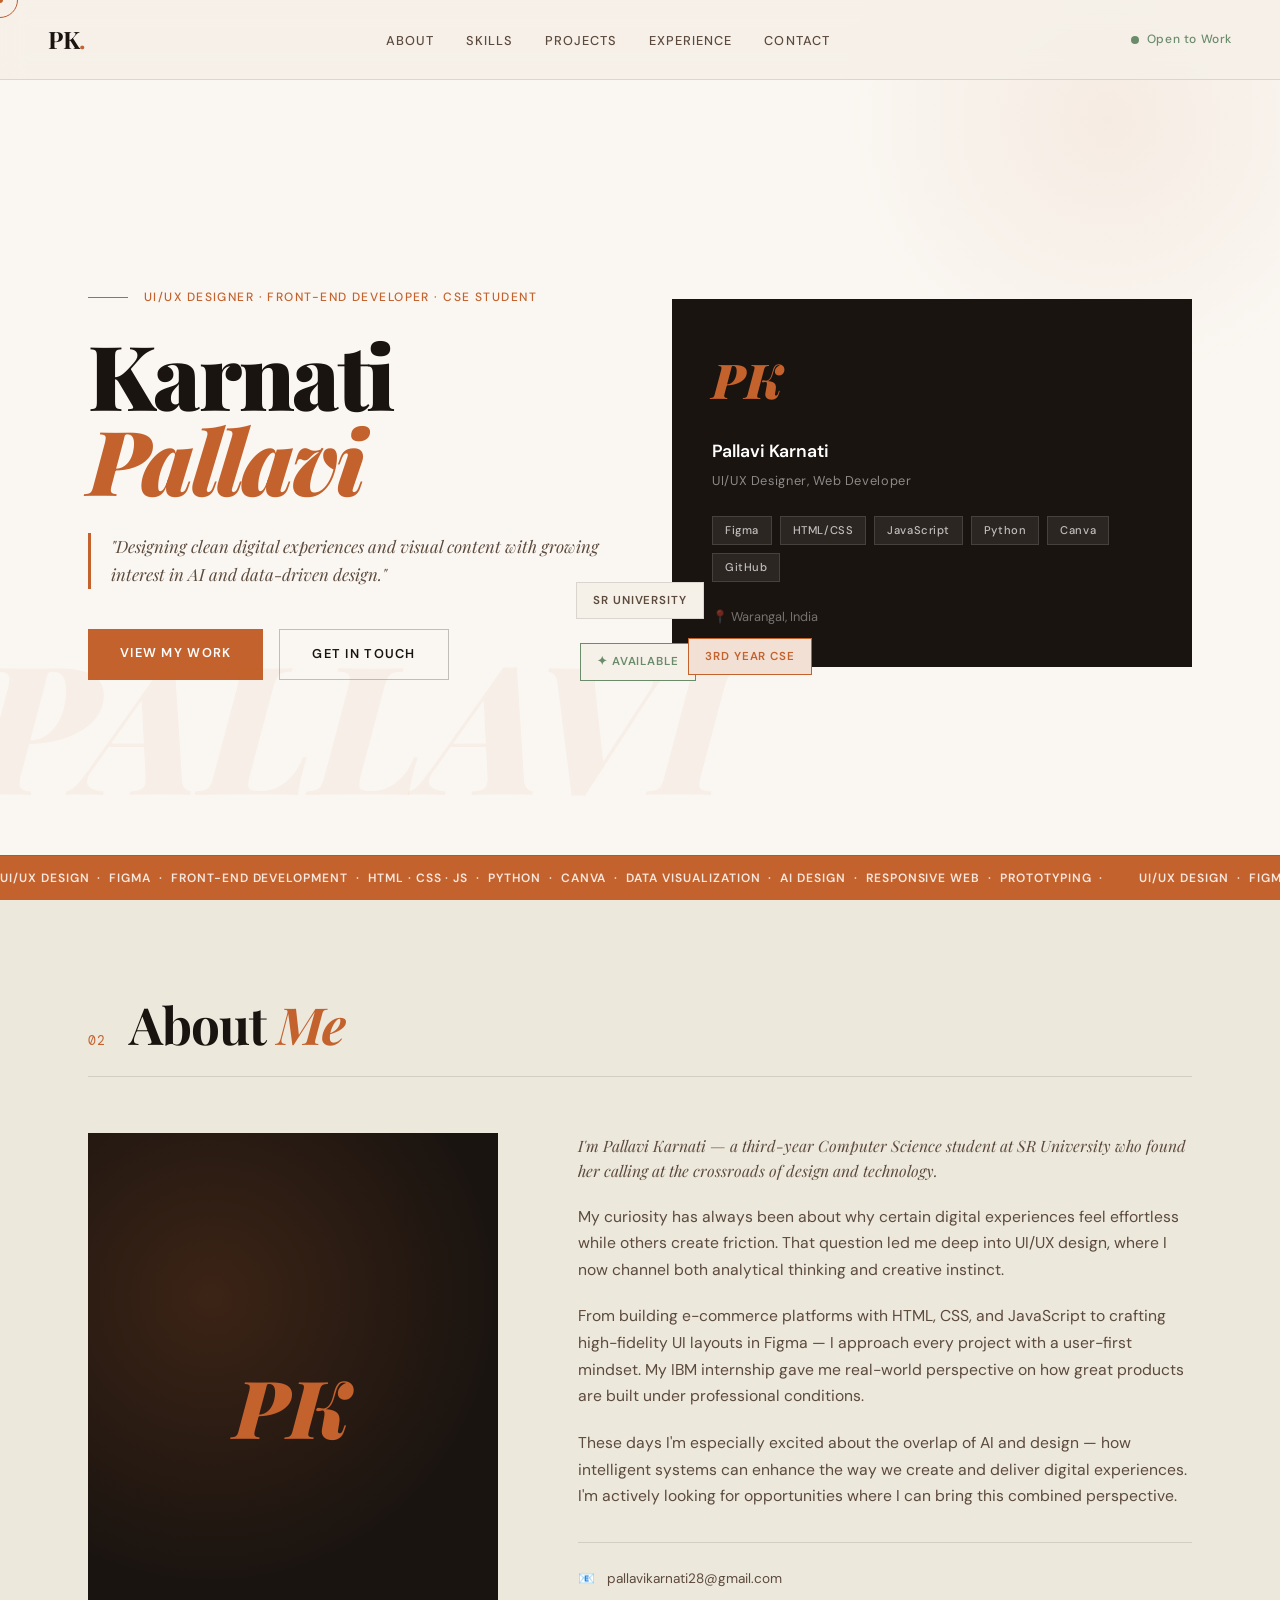
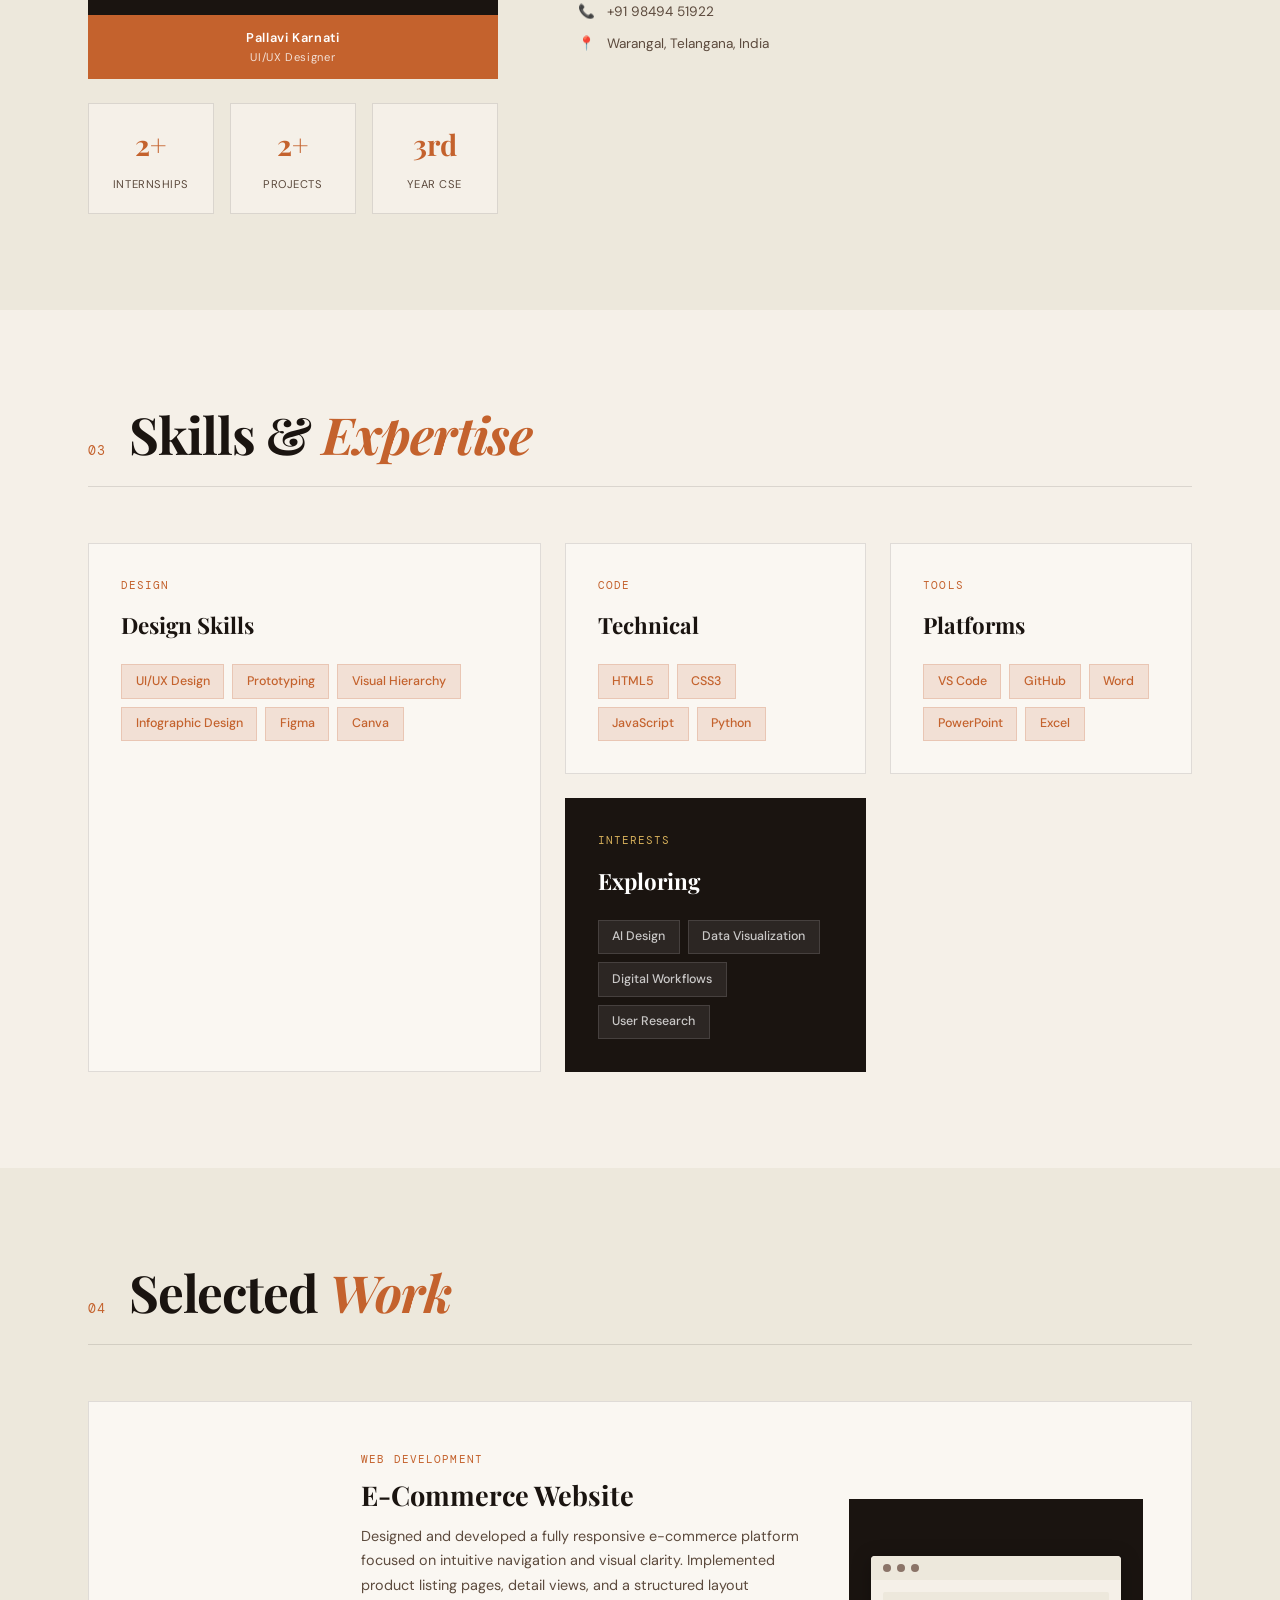
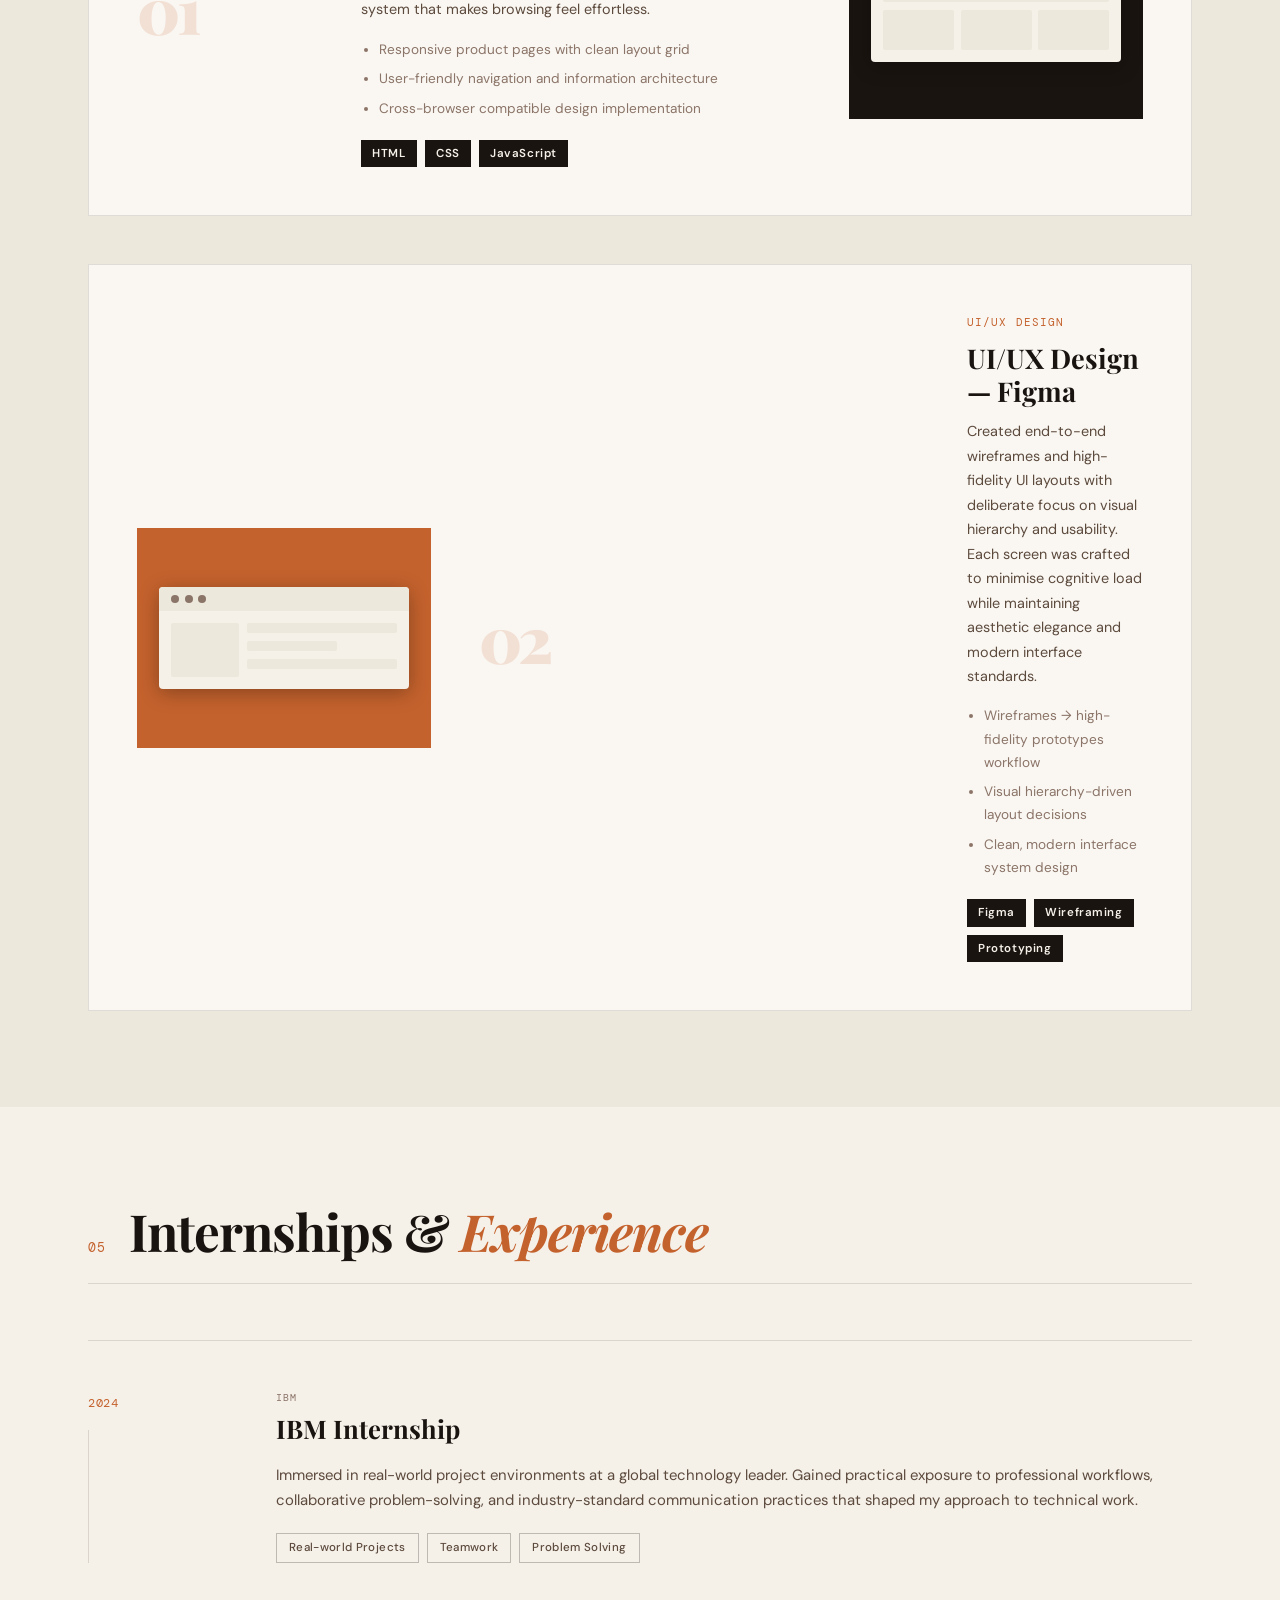
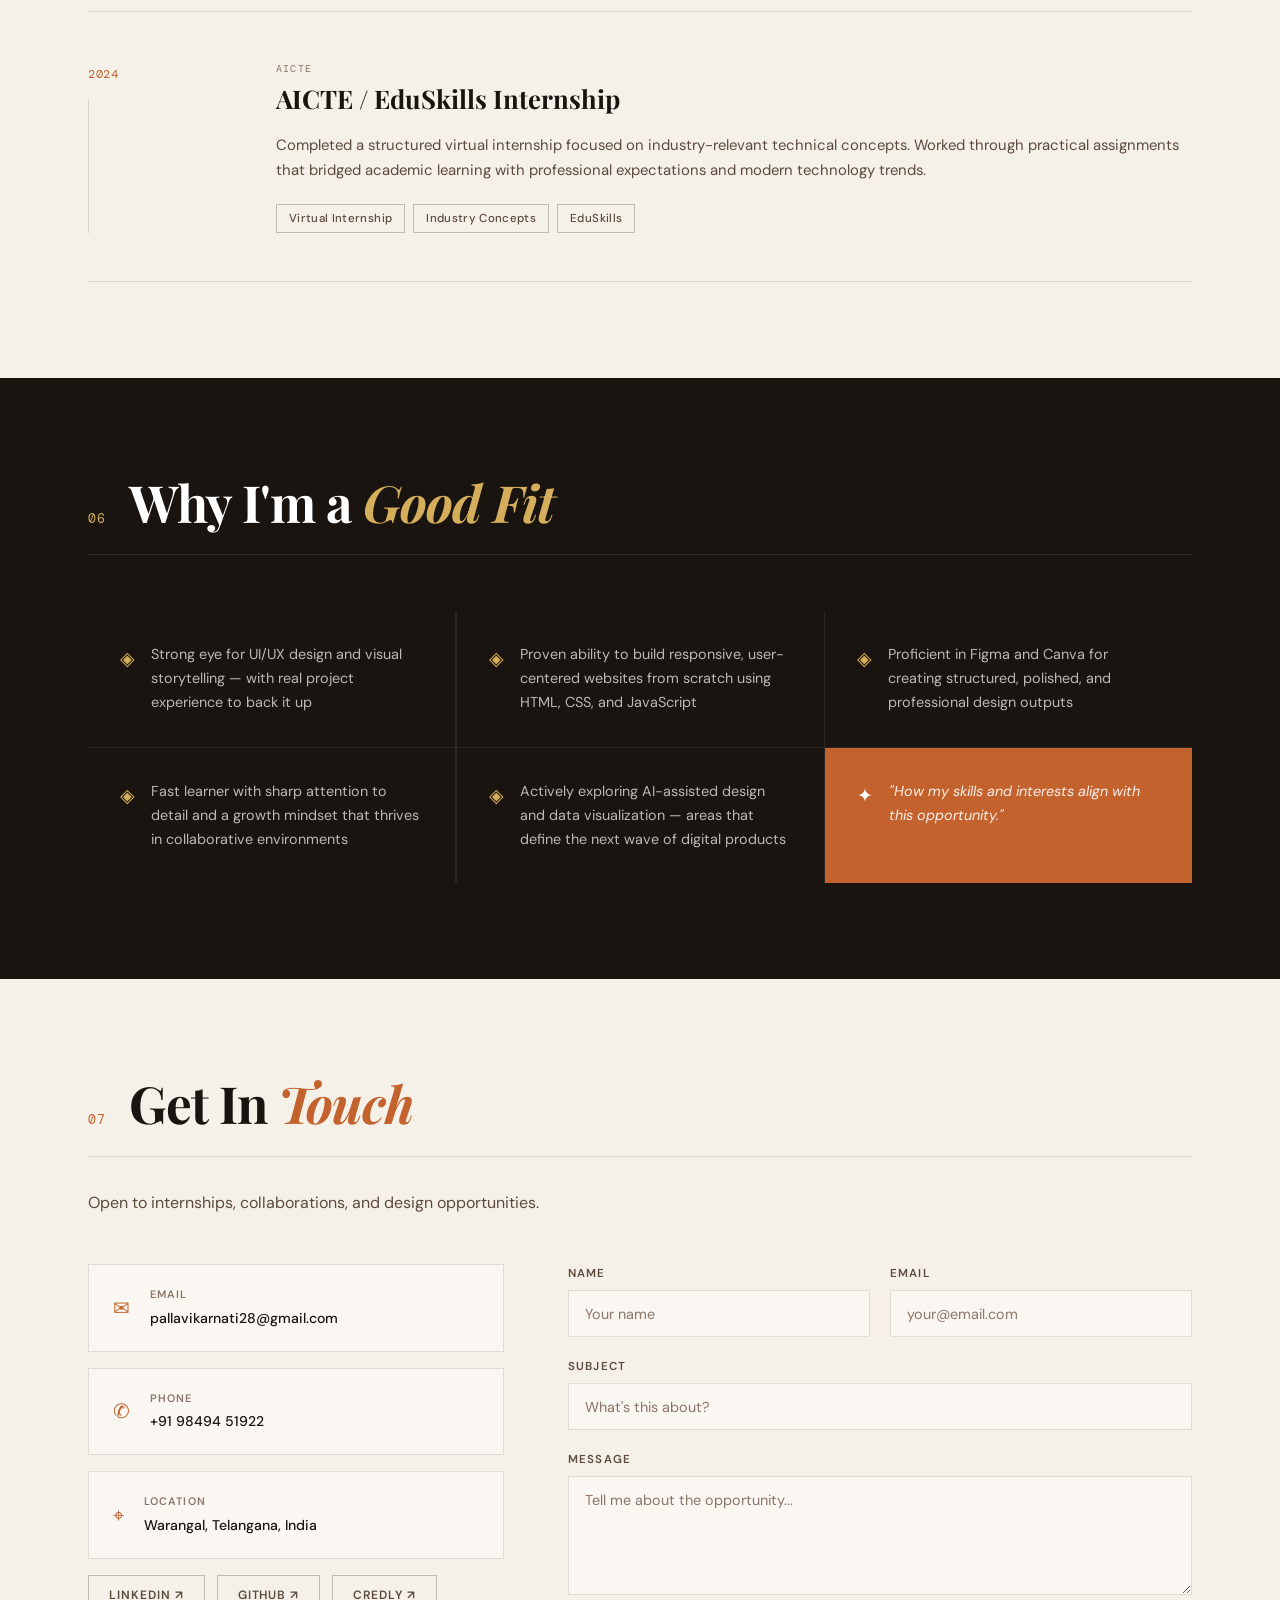
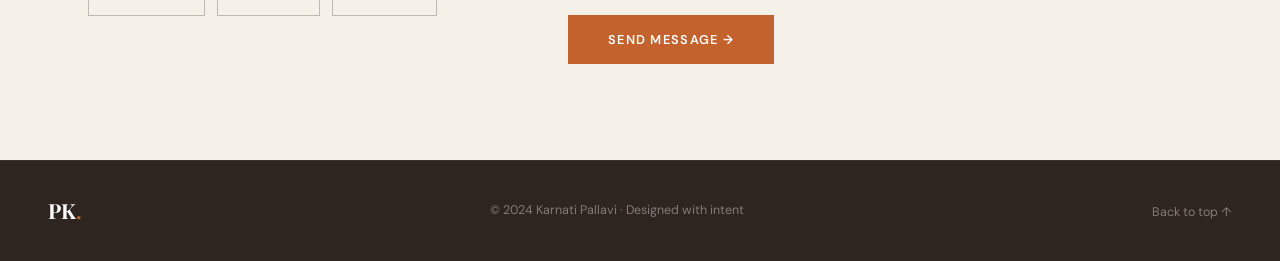
==== index.html @ 617a8a4c "fixed structure for github pages" ====
<!DOCTYPE html>
<html lang="en">
<head>
  <meta charset="UTF-8"/>
  <meta name="viewport" content="width=device-width, initial-scale=1.0"/>
  <title>Pallavi Karnati — UI/UX Designer & Front-End Developer</title>
  <link rel="preconnect" href="https://fonts.googleapis.com"/>
  <link href="https://fonts.googleapis.com/css2?family=Playfair+Display:ital,wght@0,400;0,700;0,900;1,400;1,700&family=DM+Sans:opsz,wght@9..40,300;9..40,400;9..40,500&family=DM+Mono:wght@400;500&display=swap" rel="stylesheet"/>
  <link rel="stylesheet" href="assets/css/style.css"/>
</head>
<body>

  <!-- CURSOR -->
  <div class="cursor" id="cursor"></div>
  <div class="cursor-dot" id="cursorDot"></div>

  <!-- NAV -->
  <nav class="nav" id="nav">
    <div class="nav-logo">PK<span class="nav-dot">.</span></div>
    <ul class="nav-links">
      <li><a href="#about">About</a></li>
      <li><a href="#skills">Skills</a></li>
      <li><a href="#projects">Projects</a></li>
      <li><a href="#experience">Experience</a></li>
      <li><a href="#contact">Contact</a></li>
    </ul>
    <div class="nav-status"><span class="pulse-dot"></span>Open to Work</div>
  </nav>

  <!-- HERO -->
  <section class="hero" id="hero">
    <div class="hero-inner">
      <div class="hero-left">
        <p class="hero-eyebrow"><span class="eyebrow-line"></span>UI/UX Designer · Front-End Developer · CSE Student</p>
        <h1 class="hero-name">
          <span class="hn-line reveal">Karnati</span>
          <em class="hn-line reveal delay1">Pallavi</em>
        </h1>
        <blockquote class="hero-quote reveal delay2">
          "Designing clean digital experiences and visual content with growing interest in AI and data-driven design."
        </blockquote>
        <div class="hero-btns reveal delay3">
          <a href="#projects" class="btn-primary">View My Work</a>
          <a href="#contact" class="btn-ghost">Get In Touch</a>
        </div>
      </div>
      <div class="hero-right">
        <div class="hero-card">
          <div class="hc-initials">PK</div>
          <div class="hc-info">
            <div class="hc-name">Pallavi Karnati</div>
            <div class="hc-role">UI/UX Designer, Web Developer</div>
          </div>
          <div class="hc-badges">
            <span>Figma</span>
            <span>HTML/CSS</span>
            <span>JavaScript</span>
            <span>Python</span>
            <span>Canva</span>
            <span>GitHub</span>
          </div>
          <div class="hc-location">📍 Warangal, India</div>
        </div>
        <div class="hero-floats">
          <div class="hf hf1">✦ Available</div>
          <div class="hf hf2">SR University</div>
          <div class="hf hf3">3rd Year CSE</div>
        </div>
      </div>
    </div>
    <div class="ticker-wrap">
      <div class="ticker">
        <span>UI/UX Design &nbsp;·&nbsp; Figma &nbsp;·&nbsp; Front-End Development &nbsp;·&nbsp; HTML · CSS · JS &nbsp;·&nbsp; Python &nbsp;·&nbsp; Canva &nbsp;·&nbsp; Data Visualization &nbsp;·&nbsp; AI Design &nbsp;·&nbsp; Responsive Web &nbsp;·&nbsp; Prototyping &nbsp;·&nbsp;</span>
        <span>UI/UX Design &nbsp;·&nbsp; Figma &nbsp;·&nbsp; Front-End Development &nbsp;·&nbsp; HTML · CSS · JS &nbsp;·&nbsp; Python &nbsp;·&nbsp; Canva &nbsp;·&nbsp; Data Visualization &nbsp;·&nbsp; AI Design &nbsp;·&nbsp; Responsive Web &nbsp;·&nbsp; Prototyping &nbsp;·&nbsp;</span>
      </div>
    </div>
  </section>

  <!-- ABOUT -->
  <section class="about section" id="about">
    <div class="container">
      <div class="section-header">
        <span class="sec-num">02</span>
        <h2 class="sec-title">About <em>Me</em></h2>
      </div>
      <div class="about-grid">
        <div class="about-visual">
          <div class="av-frame">
            <div class="av-inner">PK</div>
            <div class="av-label">Pallavi Karnati<br/><small>UI/UX Designer</small></div>
          </div>
          <div class="about-stats">
            <div class="stat"><span class="stat-n">2+</span><span class="stat-l">Internships</span></div>
            <div class="stat"><span class="stat-n">2+</span><span class="stat-l">Projects</span></div>
            <div class="stat"><span class="stat-n">3rd</span><span class="stat-l">Year CSE</span></div>
          </div>
        </div>
        <div class="about-text">
          <p class="about-lead">I'm Pallavi Karnati — a third-year Computer Science student at SR University who found her calling at the crossroads of design and technology.</p>
          <p>My curiosity has always been about why certain digital experiences feel effortless while others create friction. That question led me deep into UI/UX design, where I now channel both analytical thinking and creative instinct.</p>
          <p>From building e-commerce platforms with HTML, CSS, and JavaScript to crafting high-fidelity UI layouts in Figma — I approach every project with a user-first mindset. My IBM internship gave me real-world perspective on how great products are built under professional conditions.</p>
          <p>These days I'm especially excited about the overlap of AI and design — how intelligent systems can enhance the way we create and deliver digital experiences. I'm actively looking for opportunities where I can bring this combined perspective.</p>
          <div class="about-meta">
            <div class="am-item"><span>📧</span> pallavikarnati28@gmail.com</div>
            <div class="am-item"><span>📞</span> +91 98494 51922</div>
            <div class="am-item"><span>📍</span> Warangal, Telangana, India</div>
          </div>
        </div>
      </div>
    </div>
  </section>

  <!-- SKILLS -->
  <section class="skills section" id="skills">
    <div class="container">
      <div class="section-header">
        <span class="sec-num">03</span>
        <h2 class="sec-title">Skills &amp; <em>Expertise</em></h2>
      </div>
      <div class="skills-bento">
        <div class="sb-card big">
          <div class="sbc-tag">Design</div>
          <h3>Design Skills</h3>
          <div class="skill-pills">
            <span>UI/UX Design</span>
            <span>Prototyping</span>
            <span>Visual Hierarchy</span>
            <span>Infographic Design</span>
            <span>Figma</span>
            <span>Canva</span>
          </div>
        </div>
        <div class="sb-card">
          <div class="sbc-tag">Code</div>
          <h3>Technical</h3>
          <div class="skill-pills">
            <span>HTML5</span>
            <span>CSS3</span>
            <span>JavaScript</span>
            <span>Python</span>
          </div>
        </div>
        <div class="sb-card">
          <div class="sbc-tag">Tools</div>
          <h3>Platforms</h3>
          <div class="skill-pills">
            <span>VS Code</span>
            <span>GitHub</span>
            <span>Word</span>
            <span>PowerPoint</span>
            <span>Excel</span>
          </div>
        </div>
        <div class="sb-card accent-card">
          <div class="sbc-tag">Interests</div>
          <h3>Exploring</h3>
          <div class="skill-pills">
            <span>AI Design</span>
            <span>Data Visualization</span>
            <span>Digital Workflows</span>
            <span>User Research</span>
          </div>
        </div>
      </div>
    </div>
  </section>

  <!-- PROJECTS -->
  <section class="projects section" id="projects">
    <div class="container">
      <div class="section-header">
        <span class="sec-num">04</span>
        <h2 class="sec-title">Selected <em>Work</em></h2>
      </div>
      <div class="projects-wrap">
        <article class="proj-card">
          <div class="pc-num">01</div>
          <div class="pc-content">
            <div class="pc-type">Web Development</div>
            <h3>E-Commerce Website</h3>
            <p>Designed and developed a fully responsive e-commerce platform focused on intuitive navigation and visual clarity. Implemented product listing pages, detail views, and a structured layout system that makes browsing feel effortless.</p>
            <ul class="pc-features">
              <li>Responsive product pages with clean layout grid</li>
              <li>User-friendly navigation and information architecture</li>
              <li>Cross-browser compatible design implementation</li>
            </ul>
            <div class="pc-stack">
              <span>HTML</span><span>CSS</span><span>JavaScript</span>
            </div>
          </div>
          <div class="pc-visual">
            <div class="pcv-inner">
              <div class="pcv-mockup">
                <div class="mock-bar"><span></span><span></span><span></span></div>
                <div class="mock-body">
                  <div class="mock-row"></div>
                  <div class="mock-grid">
                    <div class="mock-card"></div>
                    <div class="mock-card"></div>
                    <div class="mock-card"></div>
                  </div>
                </div>
              </div>
            </div>
          </div>
        </article>

        <article class="proj-card reverse">
          <div class="pc-num">02</div>
          <div class="pc-content">
            <div class="pc-type">UI/UX Design</div>
            <h3>UI/UX Design — Figma</h3>
            <p>Created end-to-end wireframes and high-fidelity UI layouts with deliberate focus on visual hierarchy and usability. Each screen was crafted to minimise cognitive load while maintaining aesthetic elegance and modern interface standards.</p>
            <ul class="pc-features">
              <li>Wireframes → high-fidelity prototypes workflow</li>
              <li>Visual hierarchy-driven layout decisions</li>
              <li>Clean, modern interface system design</li>
            </ul>
            <div class="pc-stack">
              <span>Figma</span><span>Wireframing</span><span>Prototyping</span>
            </div>
          </div>
          <div class="pc-visual alt">
            <div class="pcv-inner">
              <div class="pcv-mockup">
                <div class="mock-bar"><span></span><span></span><span></span></div>
                <div class="mock-body alt">
                  <div class="mock-sidebar"></div>
                  <div class="mock-main">
                    <div class="mock-row"></div>
                    <div class="mock-row short"></div>
                    <div class="mock-row"></div>
                  </div>
                </div>
              </div>
            </div>
          </div>
        </article>
      </div>
    </div>
  </section>

  <!-- EXPERIENCE -->
  <section class="experience section" id="experience">
    <div class="container">
      <div class="section-header">
        <span class="sec-num">05</span>
        <h2 class="sec-title">Internships &amp; <em>Experience</em></h2>
      </div>
      <div class="exp-list">
        <div class="exp-item">
          <div class="ei-left">
            <div class="ei-year">2024</div>
            <div class="ei-line"></div>
          </div>
          <div class="ei-right">
            <div class="ei-company">IBM</div>
            <h3>IBM Internship</h3>
            <p>Immersed in real-world project environments at a global technology leader. Gained practical exposure to professional workflows, collaborative problem-solving, and industry-standard communication practices that shaped my approach to technical work.</p>
            <div class="ei-tags"><span>Real-world Projects</span><span>Teamwork</span><span>Problem Solving</span></div>
          </div>
        </div>
        <div class="exp-item">
          <div class="ei-left">
            <div class="ei-year">2024</div>
            <div class="ei-line"></div>
          </div>
          <div class="ei-right">
            <div class="ei-company">AICTE</div>
            <h3>AICTE / EduSkills Internship</h3>
            <p>Completed a structured virtual internship focused on industry-relevant technical concepts. Worked through practical assignments that bridged academic learning with professional expectations and modern technology trends.</p>
            <div class="ei-tags"><span>Virtual Internship</span><span>Industry Concepts</span><span>EduSkills</span></div>
          </div>
        </div>
      </div>
    </div>
  </section>

  <!-- WHY ME -->
  <section class="whyme section">
    <div class="container">
      <div class="section-header">
        <span class="sec-num">06</span>
        <h2 class="sec-title">Why I'm a <em>Good Fit</em></h2>
      </div>
      <div class="wm-grid">
        <div class="wm-item">
          <span class="wm-icon">◈</span>
          <p>Strong eye for UI/UX design and visual storytelling — with real project experience to back it up</p>
        </div>
        <div class="wm-item">
          <span class="wm-icon">◈</span>
          <p>Proven ability to build responsive, user-centered websites from scratch using HTML, CSS, and JavaScript</p>
        </div>
        <div class="wm-item">
          <span class="wm-icon">◈</span>
          <p>Proficient in Figma and Canva for creating structured, polished, and professional design outputs</p>
        </div>
        <div class="wm-item">
          <span class="wm-icon">◈</span>
          <p>Fast learner with sharp attention to detail and a growth mindset that thrives in collaborative environments</p>
        </div>
        <div class="wm-item">
          <span class="wm-icon">◈</span>
          <p>Actively exploring AI-assisted design and data visualization — areas that define the next wave of digital products</p>
        </div>
        <div class="wm-item accent">
          <span class="wm-icon">✦</span>
          <p><em>"How my skills and interests align with this opportunity."</em></p>
        </div>
      </div>
    </div>
  </section>

  <!-- CONTACT -->
  <section class="contact section" id="contact">
    <div class="container">
      <div class="section-header">
        <span class="sec-num">07</span>
        <h2 class="sec-title">Get In <em>Touch</em></h2>
      </div>
      <p class="contact-sub">Open to internships, collaborations, and design opportunities.</p>
      <div class="contact-grid">
        <div class="contact-info">
          <a href="mailto:pallavikarnati28@gmail.com" class="ci-card">
            <div class="ci-icon">✉</div>
            <div class="ci-text">
              <div class="ci-label">Email</div>
              <div class="ci-val">pallavikarnati28@gmail.com</div>
            </div>
          </a>
          <a href="tel:+919849451922" class="ci-card">
            <div class="ci-icon">✆</div>
            <div class="ci-text">
              <div class="ci-label">Phone</div>
              <div class="ci-val">+91 98494 51922</div>
            </div>
          </a>
          <div class="ci-card no-link">
            <div class="ci-icon">⌖</div>
            <div class="ci-text">
              <div class="ci-label">Location</div>
              <div class="ci-val">Warangal, Telangana, India</div>
            </div>
          </div>
          <div class="social-row">
            <a href="#" target="_blank" rel="noopener" class="soc-btn" id="linkedin-link">LinkedIn ↗</a>
            <a href="#" target="_blank" rel="noopener" class="soc-btn" id="github-link">GitHub ↗</a>
            <a href="#" target="_blank" rel="noopener" class="soc-btn" id="credly-link">Credly ↗</a>
          </div>
        </div>
        <form class="contact-form" id="contactForm" onsubmit="handleSubmit(event)">
          <div class="cf-row">
            <div class="cf-group">
              <label>Name</label>
              <input type="text" placeholder="Your name" required/>
            </div>
            <div class="cf-group">
              <label>Email</label>
              <input type="email" placeholder="your@email.com" required/>
            </div>
          </div>
          <div class="cf-group">
            <label>Subject</label>
            <input type="text" placeholder="What's this about?"/>
          </div>
          <div class="cf-group">
            <label>Message</label>
            <textarea rows="5" placeholder="Tell me about the opportunity..."></textarea>
          </div>
          <button type="submit" class="btn-send">Send Message →</button>
        </form>
      </div>
    </div>
  </section>

  <!-- FOOTER -->
  <footer class="footer">
    <div class="footer-inner">
      <div class="f-logo">PK<span>.</span></div>
      <div class="f-copy">© 2024 Karnati Pallavi · Designed with intent</div>
      <div class="f-back"><a href="#hero">Back to top ↑</a></div>
    </div>
  </footer>

  <script src="assets/js/main.js"></script>
</body>
</html>
---- assets/css/style.css ----
/* ── RESET & VARIABLES ── */
*, *::before, *::after { margin: 0; padding: 0; box-sizing: border-box; }

:root {
  --cream: #F5F0E8;
  --cream2: #EDE8DC;
  --warm-white: #FAF7F2;
  --terracotta: #C4622D;
  --terracotta-light: #D4754A;
  --terracotta-pale: #F2E0D5;
  --ink: #1A1410;
  --ink2: #2E2520;
  --ink-mid: #5C4A3D;
  --ink-light: #8B7468;
  --gold: #B8963E;
  --gold-light: #D4AE5A;
  --sage: #6B8C6B;
  --border: rgba(26,20,16,0.12);
  --border-strong: rgba(26,20,16,0.25);

  --font-serif: 'Playfair Display', Georgia, serif;
  --font-sans: 'DM Sans', sans-serif;
  --font-mono: 'DM Mono', monospace;
}

html { scroll-behavior: smooth; }

body {
  font-family: var(--font-sans);
  background: var(--cream);
  color: var(--ink);
  line-height: 1.7;
  font-size: 16px;
  cursor: none;
  overflow-x: hidden;
}

/* ── CURSOR ── */
.cursor {
  width: 36px; height: 36px;
  border: 1.5px solid var(--terracotta);
  border-radius: 50%;
  position: fixed; top: 0; left: 0;
  pointer-events: none; z-index: 9999;
  transform: translate(-50%, -50%);
  transition: transform 0.15s ease, opacity 0.2s ease, background 0.2s ease;
  mix-blend-mode: multiply;
}
.cursor-dot {
  width: 6px; height: 6px;
  background: var(--terracotta);
  border-radius: 50%;
  position: fixed; top: 0; left: 0;
  pointer-events: none; z-index: 9999;
  transform: translate(-50%, -50%);
}
body:hover .cursor { opacity: 1; }
a:hover ~ .cursor, button:hover ~ .cursor { transform: translate(-50%,-50%) scale(1.8); background: rgba(196,98,45,0.08); }

/* ── SCROLLBAR ── */
::-webkit-scrollbar { width: 6px; }
::-webkit-scrollbar-track { background: var(--cream2); }
::-webkit-scrollbar-thumb { background: var(--terracotta); border-radius: 3px; }

/* ── NAV ── */
.nav {
  position: fixed; top: 0; left: 0; right: 0; z-index: 100;
  display: flex; align-items: center; justify-content: space-between;
  padding: 1.2rem 3rem;
  background: rgba(245,240,232,0.88);
  backdrop-filter: blur(12px);
  border-bottom: 1px solid var(--border);
  transition: all 0.3s ease;
}
.nav.scrolled { padding: 0.8rem 3rem; box-shadow: 0 2px 20px rgba(26,20,16,0.08); }
.nav-logo {
  font-family: var(--font-serif);
  font-size: 1.5rem; font-weight: 700;
  color: var(--ink);
  letter-spacing: -0.02em;
}
.nav-dot { color: var(--terracotta); }
.nav-links { display: flex; gap: 2rem; list-style: none; }
.nav-links a {
  font-family: var(--font-sans);
  font-size: 0.8rem; font-weight: 500;
  letter-spacing: 0.08em; text-transform: uppercase;
  color: var(--ink-mid);
  text-decoration: none;
  transition: color 0.2s;
}
.nav-links a:hover { color: var(--terracotta); }
.nav-status {
  display: flex; align-items: center; gap: 0.5rem;
  font-size: 0.75rem; font-weight: 500;
  color: var(--sage);
  letter-spacing: 0.05em;
}
.pulse-dot {
  width: 8px; height: 8px;
  background: var(--sage); border-radius: 50%;
  animation: pulse 2s infinite;
}
@keyframes pulse { 0%,100%{opacity:1;transform:scale(1)} 50%{opacity:0.5;transform:scale(1.3)} }

/* ── HERO ── */
.hero {
  min-height: 100vh;
  background: var(--warm-white);
  display: flex; flex-direction: column;
  padding-top: 80px;
  position: relative;
  overflow: hidden;
}
.hero::before {
  content: '';
  position: absolute; top: -20%; right: -10%;
  width: 600px; height: 600px;
  background: radial-gradient(circle, rgba(196,98,45,0.08) 0%, transparent 65%);
  pointer-events: none;
}
.hero::after {
  content: 'PALLAVI';
  position: absolute; bottom: 10%; left: -2%;
  font-family: var(--font-serif);
  font-size: clamp(5rem, 14vw, 14rem);
  font-weight: 900; font-style: italic;
  color: rgba(196,98,45,0.05);
  pointer-events: none; user-select: none;
  line-height: 1;
  white-space: nowrap;
}
.hero-inner {
  flex: 1;
  display: grid; grid-template-columns: 1fr 1fr;
  gap: 4rem;
  max-width: 1200px; margin: 0 auto;
  padding: 4rem 3rem 2rem;
  align-items: center;
}
.hero-eyebrow {
  display: flex; align-items: center; gap: 1rem;
  font-size: 0.75rem; font-weight: 500;
  letter-spacing: 0.12em; text-transform: uppercase;
  color: var(--terracotta);
  margin-bottom: 1.5rem;
}
.eyebrow-line { display: inline-block; width: 40px; height: 1px; background: var(--terracotta); }
.hero-name {
  font-family: var(--font-serif);
  font-size: clamp(3.5rem, 7vw, 7rem);
  font-weight: 900;
  line-height: 0.95;
  letter-spacing: -0.03em;
  color: var(--ink);
  margin-bottom: 2rem;
  display: block;
}
.hn-line { display: block; }
.hero-name em {
  font-style: italic;
  color: var(--terracotta);
  display: block;
}
.hero-quote {
  font-family: var(--font-serif);
  font-size: 1.05rem; font-style: italic;
  color: var(--ink-mid);
  border-left: 3px solid var(--terracotta);
  padding-left: 1.25rem;
  margin-bottom: 2.5rem;
  line-height: 1.65;
}
.hero-btns { display: flex; gap: 1rem; flex-wrap: wrap; }
.btn-primary {
  display: inline-block;
  padding: 0.85rem 2rem;
  background: var(--terracotta);
  color: #fff;
  font-size: 0.8rem; font-weight: 600;
  letter-spacing: 0.1em; text-transform: uppercase;
  text-decoration: none;
  border: none; cursor: pointer;
  transition: background 0.2s, transform 0.15s;
}
.btn-primary:hover { background: var(--terracotta-light); transform: translateY(-2px); }
.btn-ghost {
  display: inline-block;
  padding: 0.85rem 2rem;
  background: transparent;
  color: var(--ink);
  font-size: 0.8rem; font-weight: 600;
  letter-spacing: 0.1em; text-transform: uppercase;
  text-decoration: none;
  border: 1.5px solid var(--border-strong);
  cursor: pointer;
  transition: all 0.2s;
}
.btn-ghost:hover { border-color: var(--terracotta); color: var(--terracotta); transform: translateY(-2px); }

/* Hero Right Card */
.hero-right { position: relative; }
.hero-card {
  background: var(--ink);
  color: #fff;
  padding: 2.5rem;
  position: relative;
  z-index: 2;
}
.hc-initials {
  font-family: var(--font-serif);
  font-size: 3rem; font-weight: 900; font-style: italic;
  color: var(--terracotta);
  margin-bottom: 1rem;
}
.hc-name { font-size: 1.1rem; font-weight: 600; margin-bottom: 0.2rem; }
.hc-role { font-size: 0.8rem; color: rgba(255,255,255,0.5); letter-spacing: 0.05em; margin-bottom: 1.5rem; }
.hc-badges { display: flex; flex-wrap: wrap; gap: 0.5rem; margin-bottom: 1.5rem; }
.hc-badges span {
  font-size: 0.7rem; font-weight: 500;
  padding: 0.25rem 0.75rem;
  background: rgba(255,255,255,0.08);
  border: 1px solid rgba(255,255,255,0.12);
  color: rgba(255,255,255,0.7);
  letter-spacing: 0.05em;
}
.hc-location { font-size: 0.8rem; color: rgba(255,255,255,0.4); }

.hero-floats { position: absolute; z-index: 3; }
.hf {
  position: absolute;
  background: var(--cream);
  border: 1px solid var(--border);
  padding: 0.5rem 1rem;
  font-size: 0.72rem; font-weight: 600;
  letter-spacing: 0.08em; text-transform: uppercase;
  color: var(--ink-mid);
  white-space: nowrap;
}
.hf1 { top: -1.5rem; right: -1.5rem; color: var(--sage); border-color: var(--sage); }
.hf2 { bottom: 3rem; right: -2rem; }
.hf3 { bottom: -0.5rem; left: 1rem; background: var(--terracotta-pale); border-color: var(--terracotta); color: var(--terracotta); }

/* Ticker */
.ticker-wrap {
  overflow: hidden;
  border-top: 1px solid var(--border);
  background: var(--terracotta);
  padding: 0.75rem 0;
}
.ticker { display: flex; width: max-content; animation: ticker 30s linear infinite; }
.ticker span {
  font-size: 0.75rem; font-weight: 600;
  letter-spacing: 0.08em; text-transform: uppercase;
  color: rgba(255,255,255,0.85);
  padding-right: 2rem;
  white-space: nowrap;
}
@keyframes ticker { from { transform: translateX(0); } to { transform: translateX(-50%); } }

/* ── SECTION BASE ── */
.section { padding: 6rem 0; }
.container { max-width: 1200px; margin: 0 auto; padding: 0 3rem; }
.section-header {
  display: flex; align-items: baseline; gap: 1.5rem;
  margin-bottom: 3.5rem;
  border-bottom: 1px solid var(--border);
  padding-bottom: 1.5rem;
}
.sec-num {
  font-family: var(--font-mono);
  font-size: 0.8rem; color: var(--terracotta);
  letter-spacing: 0.05em;
}
.sec-title {
  font-family: var(--font-serif);
  font-size: clamp(2rem, 4vw, 3.5rem);
  font-weight: 700;
  line-height: 1.1;
  letter-spacing: -0.02em;
  color: var(--ink);
}
.sec-title em { font-style: italic; color: var(--terracotta); }

/* ── ABOUT ── */
.about { background: var(--cream2); }
.about-grid { display: grid; grid-template-columns: 1fr 1.5fr; gap: 5rem; align-items: start; }
.av-frame {
  width: 100%; aspect-ratio: 3/4;
  background: var(--ink);
  display: flex; flex-direction: column;
  align-items: center; justify-content: center;
  position: relative; overflow: hidden;
  margin-bottom: 1.5rem;
}
.av-frame::before {
  content: '';
  position: absolute; inset: 0;
  background: radial-gradient(circle at 30% 30%, rgba(196,98,45,0.2), transparent 60%);
}
.av-inner {
  font-family: var(--font-serif);
  font-size: 5rem; font-weight: 900; font-style: italic;
  color: var(--terracotta);
  position: relative; z-index: 2;
}
.av-label {
  position: absolute; bottom: 0; left: 0; right: 0;
  background: var(--terracotta);
  color: #fff;
  text-align: center;
  padding: 0.75rem;
  font-size: 0.8rem; font-weight: 600;
  letter-spacing: 0.05em;
}
.av-label small { display: block; font-size: 0.7rem; font-weight: 400; opacity: 0.8; }
.about-stats {
  display: grid; grid-template-columns: repeat(3, 1fr);
  gap: 1rem;
}
.stat {
  text-align: center;
  padding: 1rem;
  background: var(--cream);
  border: 1px solid var(--border);
}
.stat-n { display: block; font-family: var(--font-serif); font-size: 1.8rem; font-weight: 700; color: var(--terracotta); }
.stat-l { font-size: 0.7rem; color: var(--ink-mid); letter-spacing: 0.05em; text-transform: uppercase; }
.about-lead {
  font-family: var(--font-serif);
  font-size: 1.3rem; font-style: italic;
  color: var(--ink2);
  line-height: 1.6; margin-bottom: 1.5rem;
}
.about-text p { color: var(--ink-mid); margin-bottom: 1.25rem; font-size: 0.98rem; }
.about-meta {
  margin-top: 2rem;
  padding-top: 1.5rem;
  border-top: 1px solid var(--border);
  display: flex; flex-direction: column; gap: 0.6rem;
}
.am-item {
  font-size: 0.85rem; color: var(--ink-mid);
  display: flex; align-items: center; gap: 0.75rem;
}

/* ── SKILLS ── */
.skills-bento {
  display: grid;
  grid-template-columns: 1.5fr 1fr 1fr;
  grid-template-rows: auto auto;
  gap: 1.5rem;
}
.sb-card {
  background: var(--warm-white);
  border: 1px solid var(--border);
  padding: 2rem;
  transition: transform 0.2s, box-shadow 0.2s;
}
.sb-card:hover { transform: translateY(-3px); box-shadow: 0 8px 30px rgba(26,20,16,0.08); }
.sb-card.big { grid-row: span 2; }
.sb-card.accent-card { background: var(--ink); border-color: var(--ink); }
.sbc-tag {
  font-family: var(--font-mono);
  font-size: 0.68rem; letter-spacing: 0.1em; text-transform: uppercase;
  color: var(--terracotta);
  margin-bottom: 0.75rem;
}
.accent-card .sbc-tag { color: var(--gold-light); }
.sb-card h3 {
  font-family: var(--font-serif);
  font-size: 1.4rem; font-weight: 700;
  color: var(--ink);
  margin-bottom: 1.25rem;
}
.accent-card h3 { color: #fff; }
.skill-pills { display: flex; flex-wrap: wrap; gap: 0.5rem; }
.skill-pills span {
  font-size: 0.78rem; font-weight: 500;
  padding: 0.35rem 0.85rem;
  background: var(--terracotta-pale);
  color: var(--terracotta);
  border: 1px solid rgba(196,98,45,0.2);
}
.accent-card .skill-pills span {
  background: rgba(255,255,255,0.08);
  color: rgba(255,255,255,0.75);
  border-color: rgba(255,255,255,0.12);
}

/* ── PROJECTS ── */
.projects { background: var(--cream2); }
.projects-wrap { display: flex; flex-direction: column; gap: 3rem; }
.proj-card {
  display: grid; grid-template-columns: 0.6fr 1.5fr 1fr;
  gap: 3rem; align-items: center;
  background: var(--warm-white);
  border: 1px solid var(--border);
  padding: 3rem;
  transition: box-shadow 0.25s;
}
.proj-card:hover { box-shadow: 0 12px 40px rgba(26,20,16,0.1); }
.proj-card.reverse { grid-template-columns: 1fr 1.5fr 0.6fr; }
.proj-card.reverse .pc-visual { order: -1; }
.pc-num {
  font-family: var(--font-serif);
  font-size: 4rem; font-weight: 900;
  color: var(--terracotta-pale);
  line-height: 1;
  letter-spacing: -0.05em;
}
.pc-type {
  font-family: var(--font-mono);
  font-size: 0.7rem; letter-spacing: 0.1em; text-transform: uppercase;
  color: var(--terracotta);
  margin-bottom: 0.6rem;
}
.pc-content h3 {
  font-family: var(--font-serif);
  font-size: 1.7rem; font-weight: 700;
  color: var(--ink); margin-bottom: 0.75rem;
  line-height: 1.2;
}
.pc-content p { font-size: 0.9rem; color: var(--ink-mid); margin-bottom: 1rem; line-height: 1.7; }
.pc-features { padding-left: 1.1rem; margin-bottom: 1.25rem; }
.pc-features li { font-size: 0.85rem; color: var(--ink-light); margin-bottom: 0.4rem; }
.pc-stack { display: flex; gap: 0.5rem; flex-wrap: wrap; }
.pc-stack span {
  font-size: 0.72rem; font-weight: 600;
  padding: 0.25rem 0.7rem;
  background: var(--ink);
  color: var(--cream);
  letter-spacing: 0.05em;
}
.pc-visual {
  background: var(--ink);
  aspect-ratio: 4/3;
  display: flex; align-items: center; justify-content: center;
  overflow: hidden;
}
.pc-visual.alt { background: var(--terracotta); }
.pcv-inner { width: 85%; }
.pcv-mockup {
  background: var(--cream);
  border-radius: 4px;
  overflow: hidden;
  box-shadow: 0 4px 20px rgba(0,0,0,0.3);
}
.mock-bar {
  background: var(--cream2);
  padding: 0.5rem 0.75rem;
  display: flex; gap: 0.35rem; align-items: center;
}
.mock-bar span { width: 8px; height: 8px; border-radius: 50%; background: var(--ink-light); }
.mock-body { padding: 0.75rem; }
.mock-body.alt { display: flex; gap: 0.5rem; }
.mock-row { height: 10px; background: var(--cream2); border-radius: 2px; margin-bottom: 0.5rem; }
.mock-row.short { width: 60%; }
.mock-grid { display: grid; grid-template-columns: repeat(3,1fr); gap: 0.4rem; margin-top: 0.5rem; }
.mock-card { height: 40px; background: var(--cream2); border-radius: 2px; }
.mock-sidebar { width: 30%; background: var(--cream2); border-radius: 2px; }
.mock-main { flex: 1; }

/* ── EXPERIENCE ── */
.exp-list { display: flex; flex-direction: column; gap: 0; }
.exp-item { display: grid; grid-template-columns: 140px 1fr; gap: 3rem; padding: 3rem 0; border-bottom: 1px solid var(--border); }
.exp-item:first-child { border-top: 1px solid var(--border); }
.ei-left { display: flex; flex-direction: column; align-items: flex-start; gap: 1rem; padding-top: 0.25rem; }
.ei-year {
  font-family: var(--font-mono);
  font-size: 0.75rem; color: var(--terracotta);
  letter-spacing: 0.05em;
}
.ei-line { width: 1px; flex: 1; background: var(--border); min-height: 40px; }
.ei-company {
  font-family: var(--font-mono);
  font-size: 0.65rem; letter-spacing: 0.12em; text-transform: uppercase;
  color: var(--ink-light);
}
.ei-right h3 {
  font-family: var(--font-serif);
  font-size: 1.6rem; font-weight: 700;
  color: var(--ink); margin-bottom: 0.75rem;
}
.ei-right p { font-size: 0.93rem; color: var(--ink-mid); line-height: 1.7; margin-bottom: 1.25rem; }
.ei-tags { display: flex; gap: 0.5rem; flex-wrap: wrap; }
.ei-tags span {
  font-size: 0.72rem; font-weight: 500;
  padding: 0.25rem 0.75rem;
  border: 1px solid var(--border-strong);
  color: var(--ink-mid);
  letter-spacing: 0.03em;
}

/* ── WHY ME ── */
.whyme { background: var(--ink); }
.whyme .sec-num { color: var(--gold-light); }
.whyme .sec-title { color: #fff; }
.whyme .sec-title em { color: var(--gold-light); }
.whyme .section-header { border-bottom-color: rgba(255,255,255,0.1); }
.wm-grid { display: grid; grid-template-columns: repeat(3, 1fr); gap: 1.5px; background: rgba(255,255,255,0.08); }
.wm-item {
  background: var(--ink);
  padding: 2rem;
  display: flex; gap: 1rem; align-items: flex-start;
  transition: background 0.2s;
}
.wm-item:hover { background: var(--ink2); }
.wm-item.accent { background: var(--terracotta); }
.wm-item.accent:hover { background: var(--terracotta-light); }
.wm-icon { font-size: 1.2rem; color: var(--gold-light); flex-shrink: 0; }
.wm-item.accent .wm-icon { color: #fff; }
.wm-item p { font-size: 0.9rem; color: rgba(255,255,255,0.7); line-height: 1.65; }
.wm-item.accent p { color: rgba(255,255,255,0.9); }
.wm-item.accent p em { font-style: italic; }

/* ── CONTACT ── */
.contact-sub { font-size: 1rem; color: var(--ink-mid); margin-bottom: 3rem; margin-top: -1.5rem; }
.contact-grid { display: grid; grid-template-columns: 1fr 1.5fr; gap: 4rem; }
.ci-card {
  display: flex; align-items: center; gap: 1.25rem;
  padding: 1.25rem 1.5rem;
  background: var(--warm-white);
  border: 1px solid var(--border);
  margin-bottom: 1rem;
  text-decoration: none;
  color: inherit;
  transition: border-color 0.2s, transform 0.15s;
}
.ci-card:hover { border-color: var(--terracotta); transform: translateX(4px); }
.ci-card.no-link { pointer-events: none; }
.ci-icon { font-size: 1.25rem; color: var(--terracotta); flex-shrink: 0; }
.ci-label { font-size: 0.68rem; font-weight: 600; letter-spacing: 0.1em; text-transform: uppercase; color: var(--ink-light); margin-bottom: 0.2rem; }
.ci-val { font-size: 0.88rem; font-weight: 500; color: var(--ink); }
.social-row { display: flex; gap: 0.75rem; margin-top: 0.5rem; }
.soc-btn {
  padding: 0.6rem 1.25rem;
  border: 1.5px solid var(--border-strong);
  font-size: 0.75rem; font-weight: 600;
  letter-spacing: 0.08em; text-transform: uppercase;
  color: var(--ink-mid);
  text-decoration: none;
  transition: all 0.2s;
}
.soc-btn:hover { background: var(--terracotta); border-color: var(--terracotta); color: #fff; }

/* Contact Form */
.contact-form { display: flex; flex-direction: column; gap: 1.25rem; }
.cf-row { display: grid; grid-template-columns: 1fr 1fr; gap: 1.25rem; }
.cf-group { display: flex; flex-direction: column; gap: 0.4rem; }
.cf-group label {
  font-size: 0.72rem; font-weight: 600;
  letter-spacing: 0.1em; text-transform: uppercase;
  color: var(--ink-mid);
}
.cf-group input, .cf-group textarea {
  background: var(--warm-white);
  border: 1px solid var(--border);
  padding: 0.85rem 1rem;
  font-family: var(--font-sans);
  font-size: 0.9rem;
  color: var(--ink);
  outline: none;
  transition: border-color 0.2s;
  resize: vertical;
}
.cf-group input::placeholder, .cf-group textarea::placeholder { color: var(--ink-light); }
.cf-group input:focus, .cf-group textarea:focus { border-color: var(--terracotta); }
.btn-send {
  padding: 1rem 2.5rem;
  background: var(--terracotta);
  color: #fff;
  border: none; cursor: pointer;
  font-family: var(--font-sans);
  font-size: 0.8rem; font-weight: 600;
  letter-spacing: 0.1em; text-transform: uppercase;
  align-self: flex-start;
  transition: background 0.2s, transform 0.15s;
}
.btn-send:hover { background: var(--terracotta-light); transform: translateY(-2px); }

/* ── FOOTER ── */
.footer {
  background: var(--ink2);
  border-top: 1px solid rgba(255,255,255,0.06);
  padding: 2rem 3rem;
}
.footer-inner { display: flex; align-items: center; justify-content: space-between; max-width: 1200px; margin: 0 auto; }
.f-logo { font-family: var(--font-serif); font-size: 1.3rem; font-weight: 700; color: #fff; }
.f-logo span { color: var(--terracotta); }
.f-copy { font-size: 0.78rem; color: rgba(255,255,255,0.4); }
.f-back a { font-size: 0.78rem; color: rgba(255,255,255,0.4); text-decoration: none; transition: color 0.2s; }
.f-back a:hover { color: var(--terracotta); }

/* ── REVEAL ANIMATIONS ── */
.reveal { opacity: 0; transform: translateY(30px); animation: revealUp 0.8s cubic-bezier(0.4,0,0.2,1) forwards; }
.delay1 { animation-delay: 0.15s; }
.delay2 { animation-delay: 0.3s; }
.delay3 { animation-delay: 0.45s; }
@keyframes revealUp { to { opacity: 1; transform: translateY(0); } }

.fade-in { opacity: 0; animation: fadeIn 0.9s ease forwards; }
@keyframes fadeIn { to { opacity: 1; } }

/* ── RESPONSIVE ── */
@media (max-width: 900px) {
  .hero-inner { grid-template-columns: 1fr; gap: 2.5rem; padding: 3rem 2rem; }
  .hero-right { display: none; }
  .about-grid { grid-template-columns: 1fr; gap: 2.5rem; }
  .about-visual { display: none; }
  .skills-bento { grid-template-columns: 1fr 1fr; }
  .sb-card.big { grid-row: span 1; }
  .proj-card { grid-template-columns: 1fr; }
  .proj-card.reverse .pc-visual { order: 0; }
  .pc-visual { display: none; }
  .pc-num { font-size: 2.5rem; }
  .wm-grid { grid-template-columns: 1fr 1fr; }
  .contact-grid { grid-template-columns: 1fr; }
  .nav-links { display: none; }
  .nav { padding: 1rem 1.5rem; }
  .container { padding: 0 1.5rem; }
  .section { padding: 4rem 0; }
  .exp-item { grid-template-columns: 80px 1fr; gap: 1.5rem; }
}
@media (max-width: 600px) {
  .skills-bento { grid-template-columns: 1fr; }
  .wm-grid { grid-template-columns: 1fr; }
  .cf-row { grid-template-columns: 1fr; }
  .hero-name { font-size: clamp(3rem, 12vw, 5rem); }
  .footer-inner { flex-direction: column; gap: 0.75rem; text-align: center; }
}
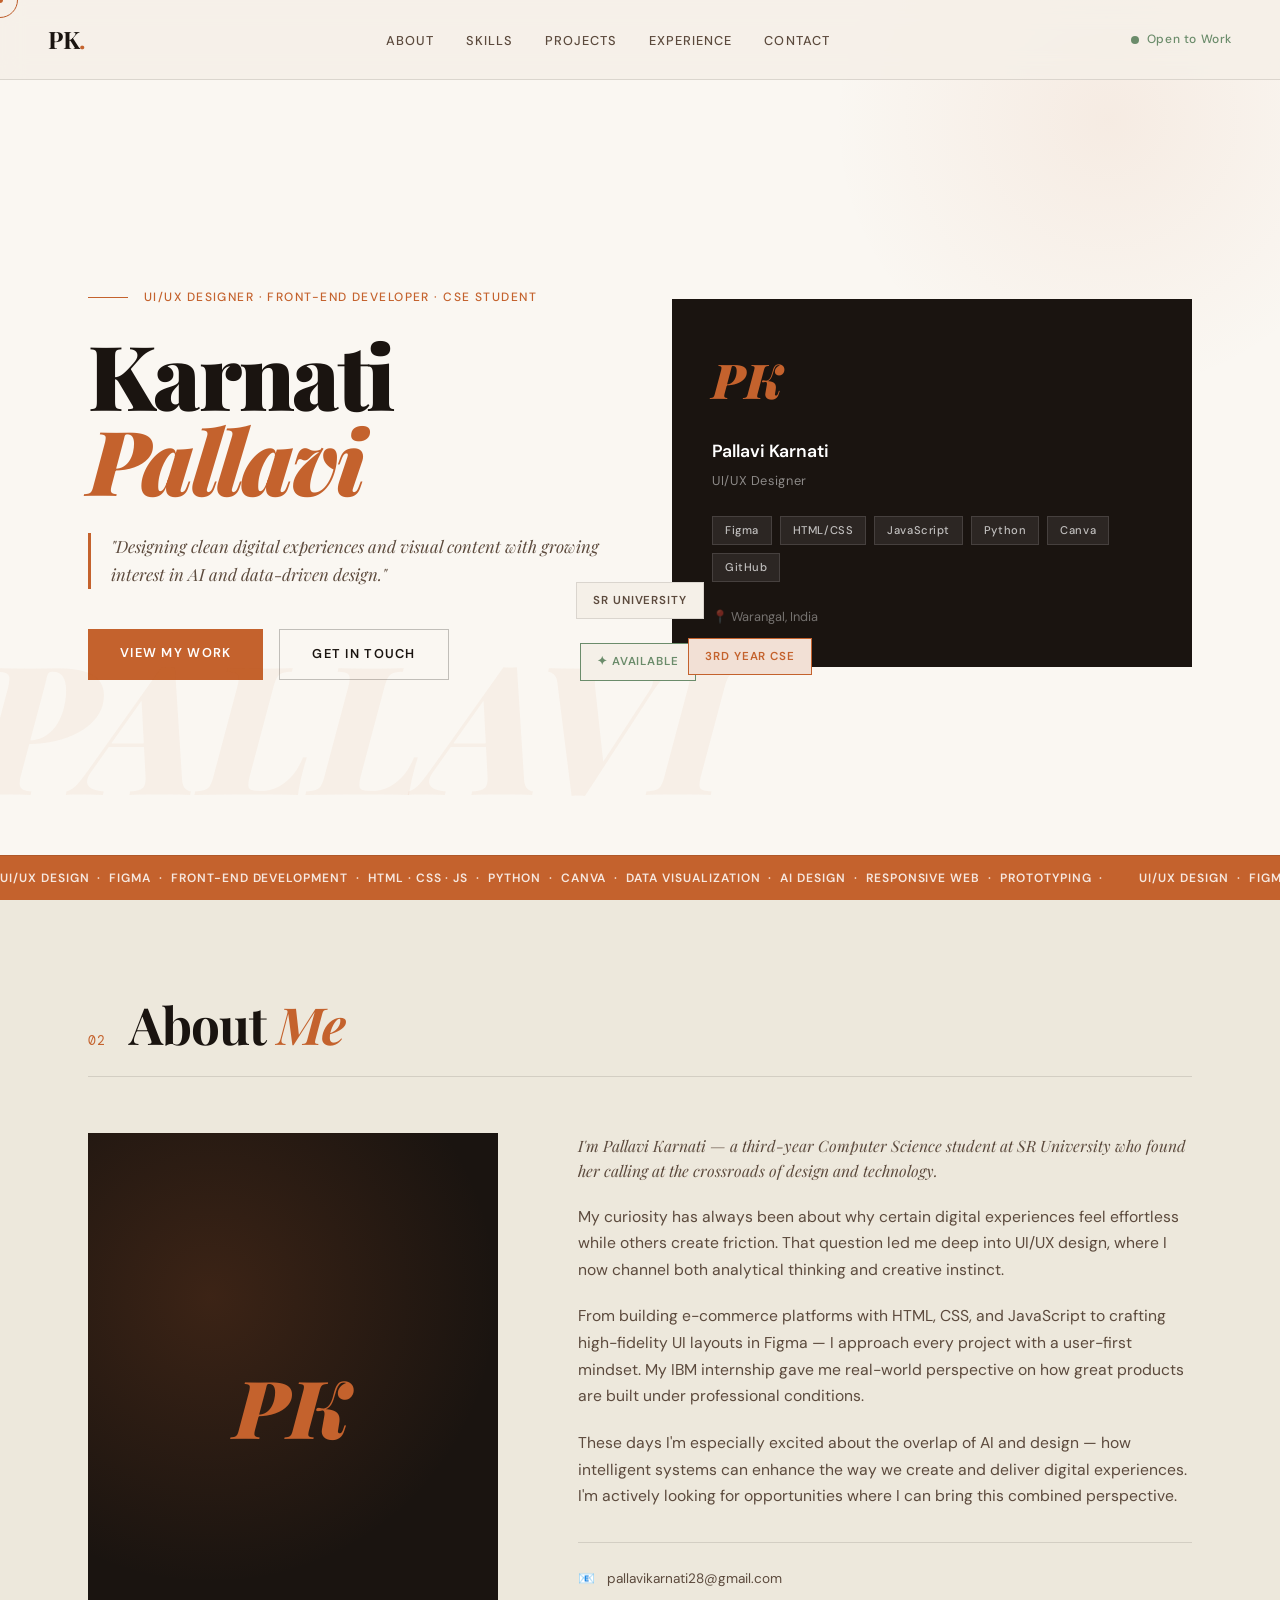
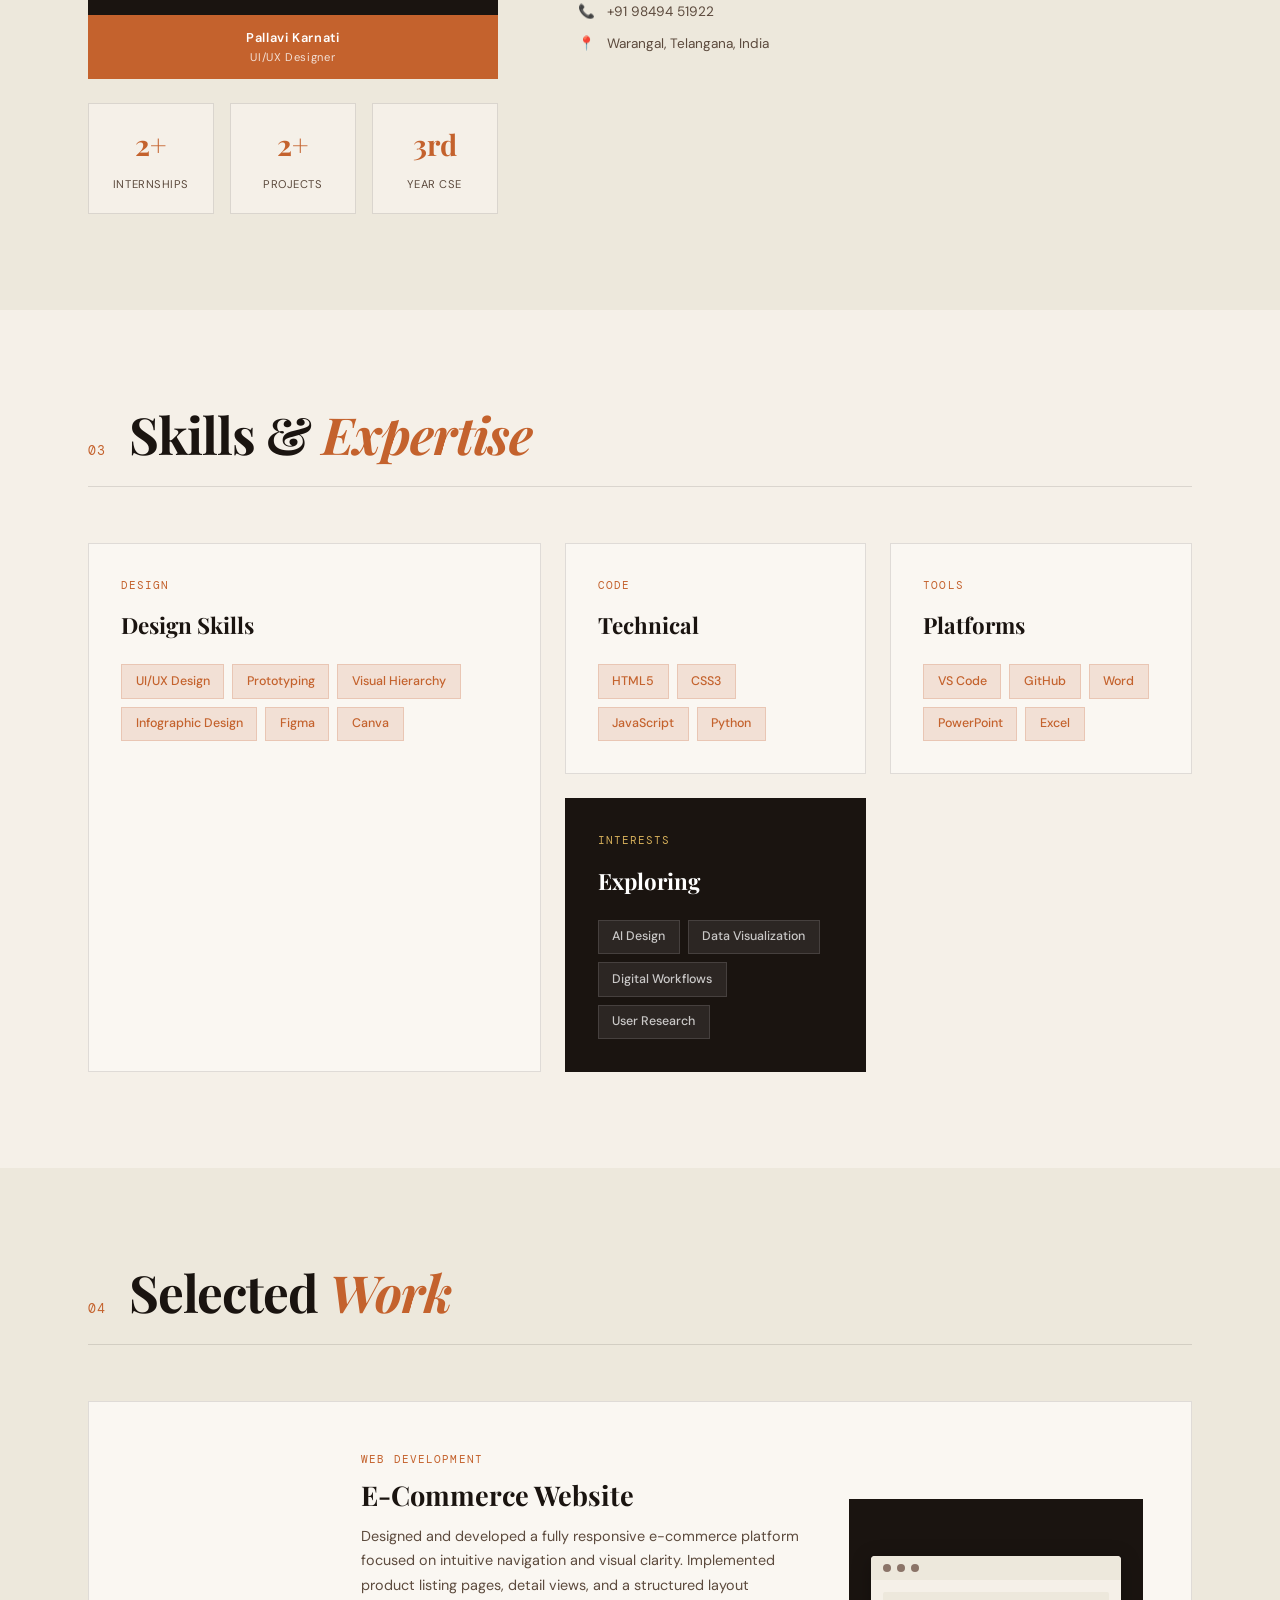
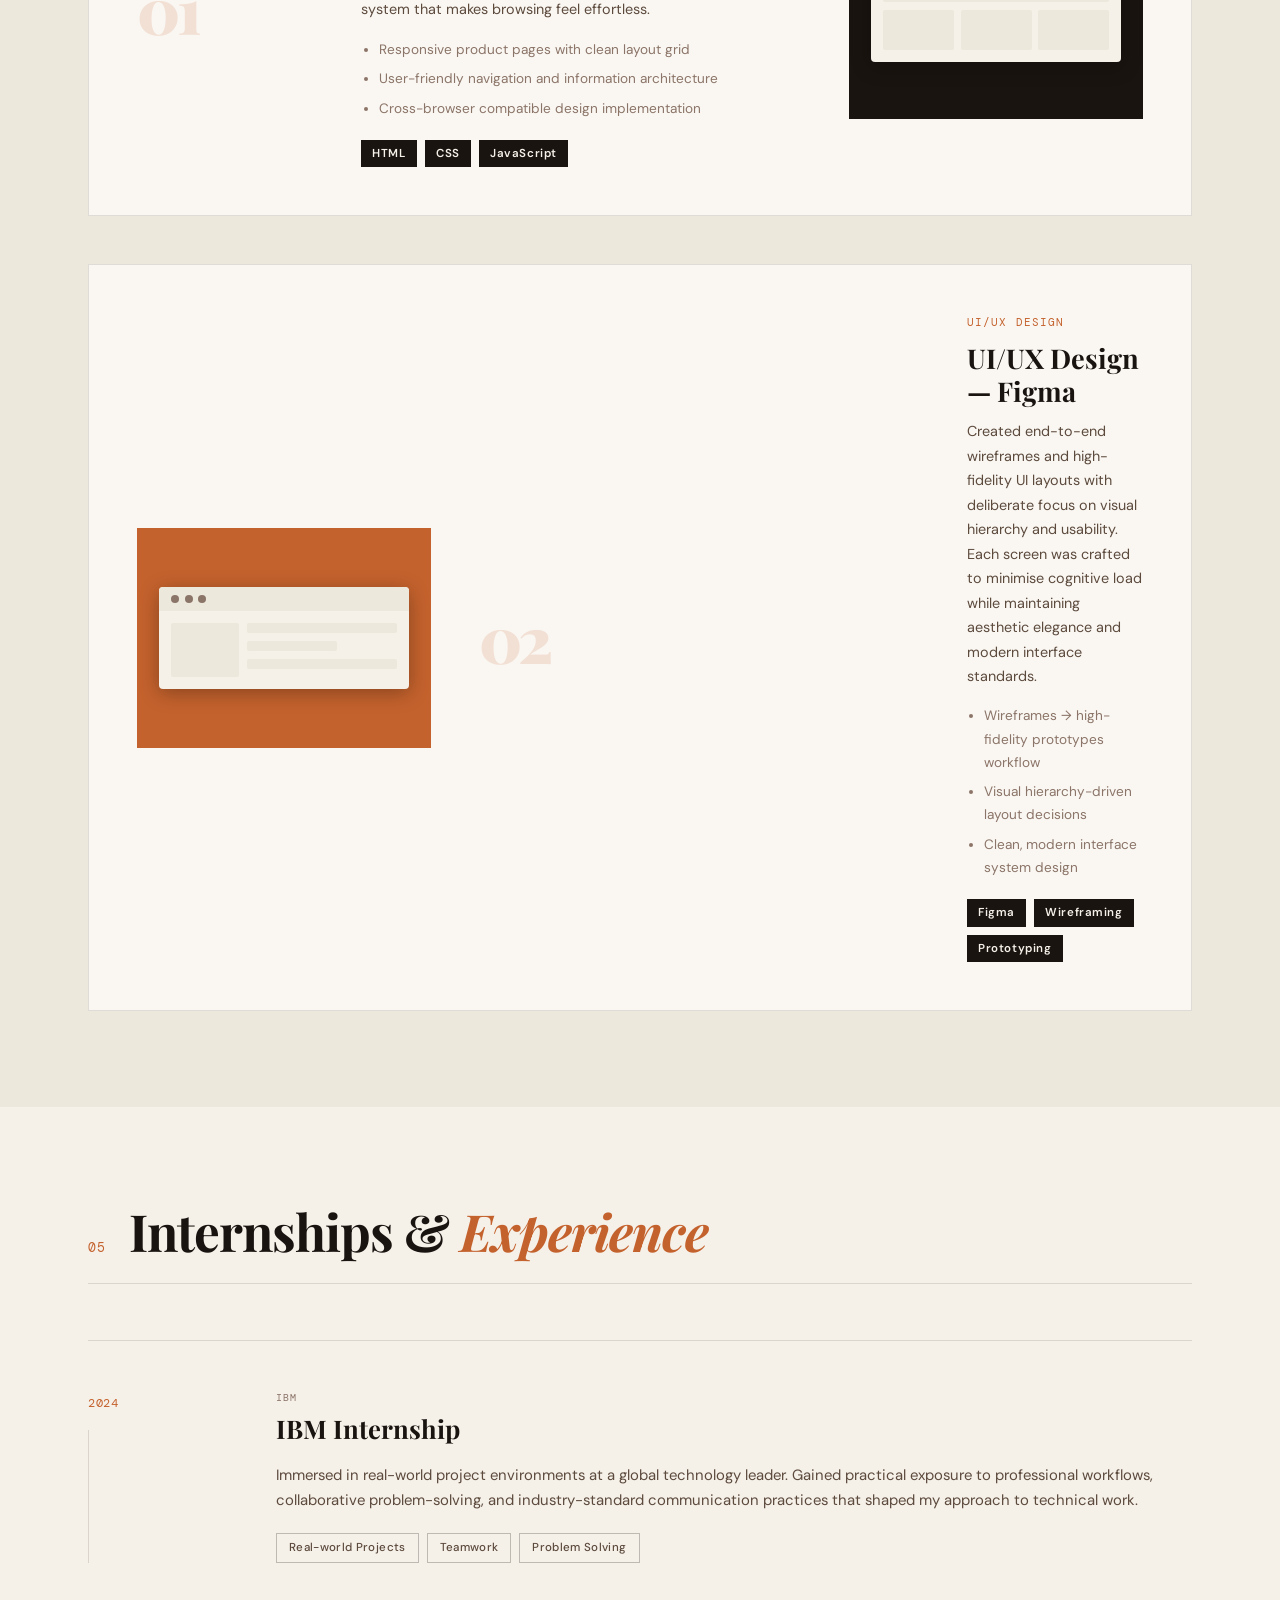
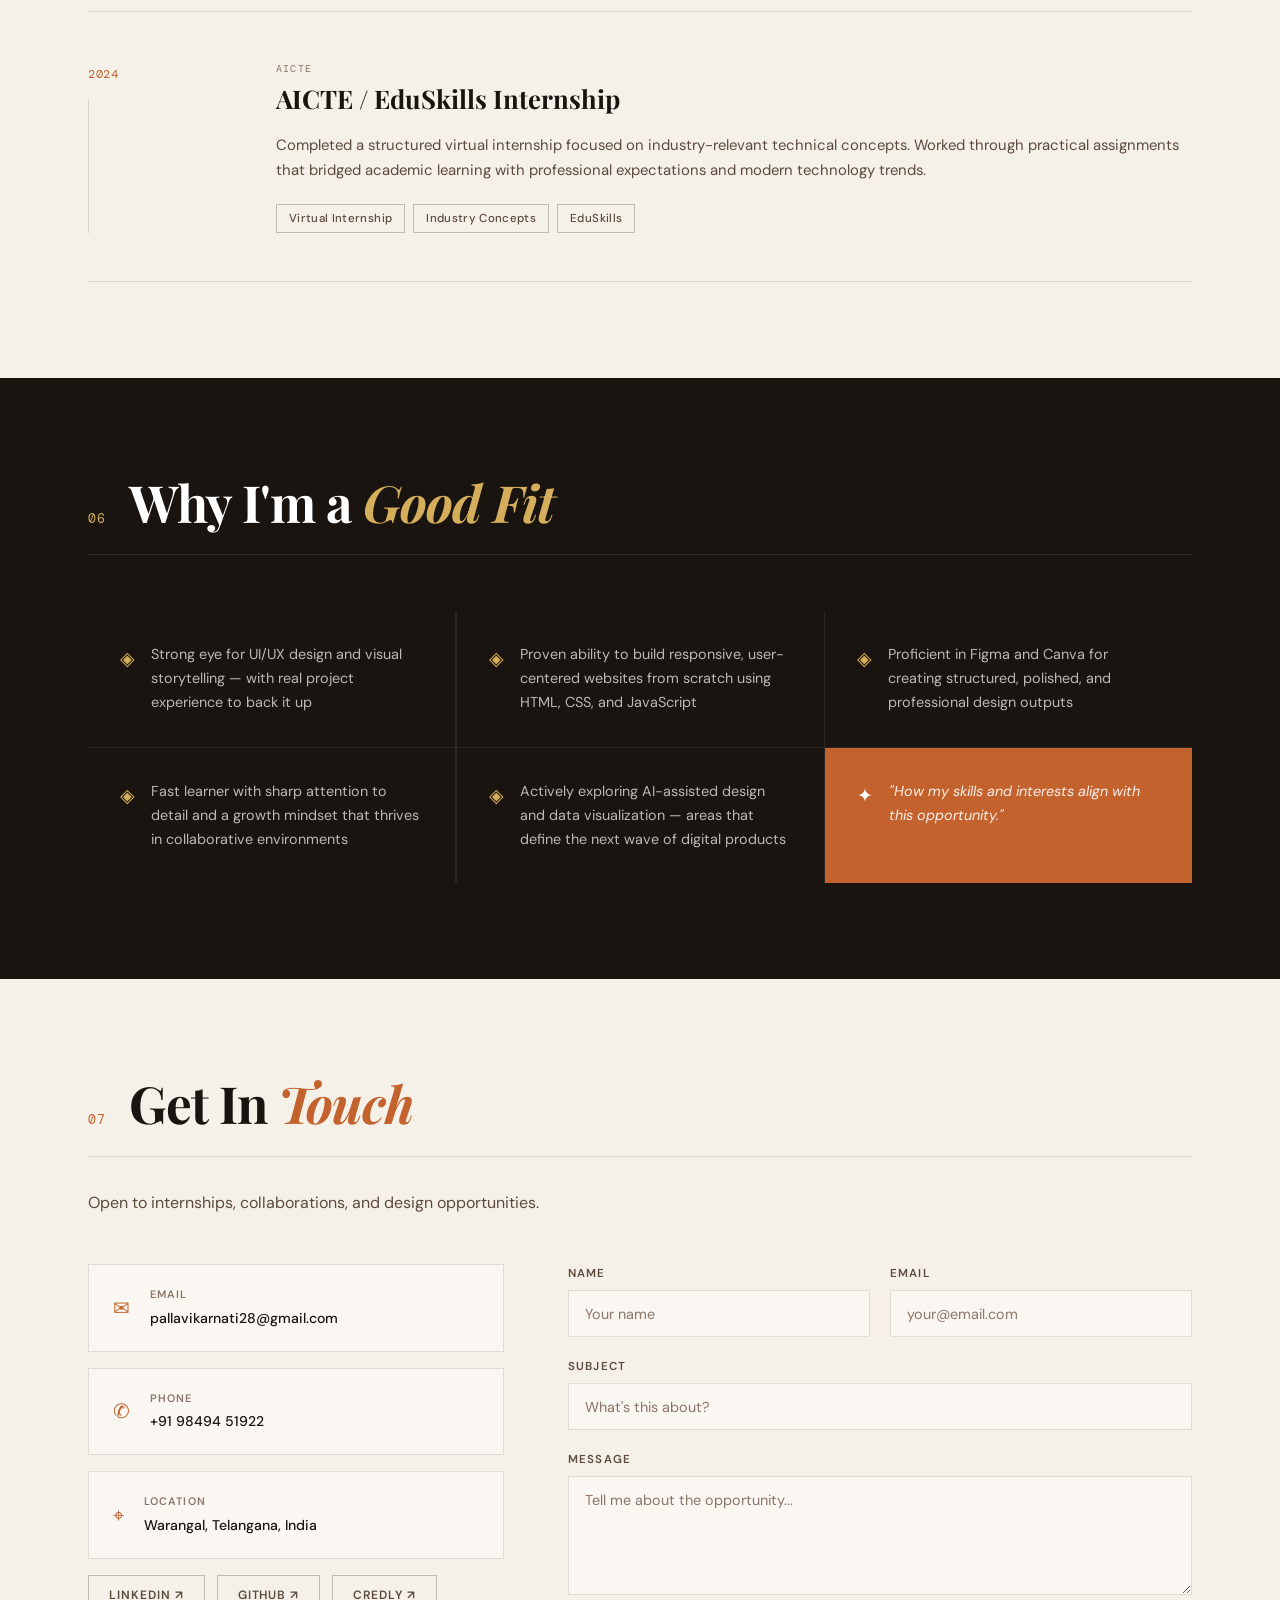
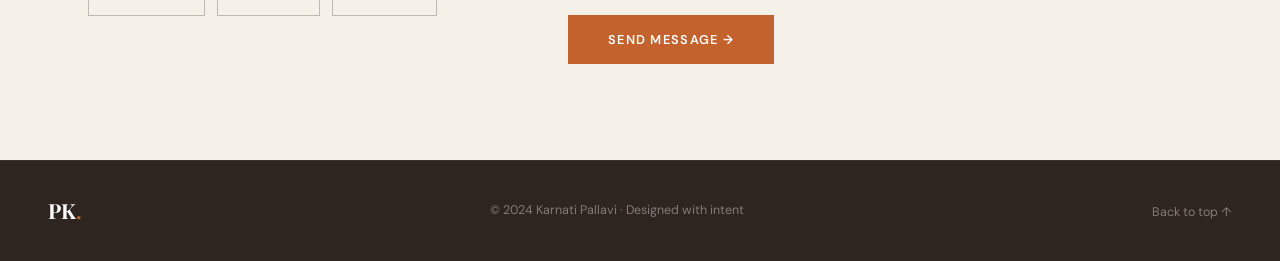
==== commit f95ff937: "updated website" ====
--- a/index.html
+++ b/index.html
@@ -49,7 +49,7 @@
           <div class="hc-initials">PK</div>
           <div class="hc-info">
             <div class="hc-name">Pallavi Karnati</div>
-            <div class="hc-role">UI/UX Designer, Web Developer</div>
+            <div class="hc-role">UI/UX Designer</div>
           </div>
           <div class="hc-badges">
             <span>Figma</span>
@@ -344,9 +344,9 @@
             </div>
           </div>
           <div class="social-row">
-            <a href="#" target="_blank" rel="noopener" class="soc-btn" id="linkedin-link">LinkedIn ↗</a>
-            <a href="#" target="_blank" rel="noopener" class="soc-btn" id="github-link">GitHub ↗</a>
-            <a href="#" target="_blank" rel="noopener" class="soc-btn" id="credly-link">Credly ↗</a>
+            <a href="https://www.linkedin.com/in/pallavi-karnati-4255ba343" target="_blank" rel="noopener" class="soc-btn" id="linkedin-link">LinkedIn ↗</a>
+            <a href="https://github.com/Pallavikarnati" target="_blank" rel="noopener" class="soc-btn" id="github-link">GitHub ↗</a>
+            <a href="https://www.credly.com/users/pallavi-karnati.384075d8" target="_blank" rel="noopener" class="soc-btn" id="credly-link">Credly ↗</a>
           </div>
         </div>
         <form class="contact-form" id="contactForm" onsubmit="handleSubmit(event)">
@@ -385,4 +385,4 @@
 
   <script src="assets/js/main.js"></script>
 </body>
-</html>
+</html>
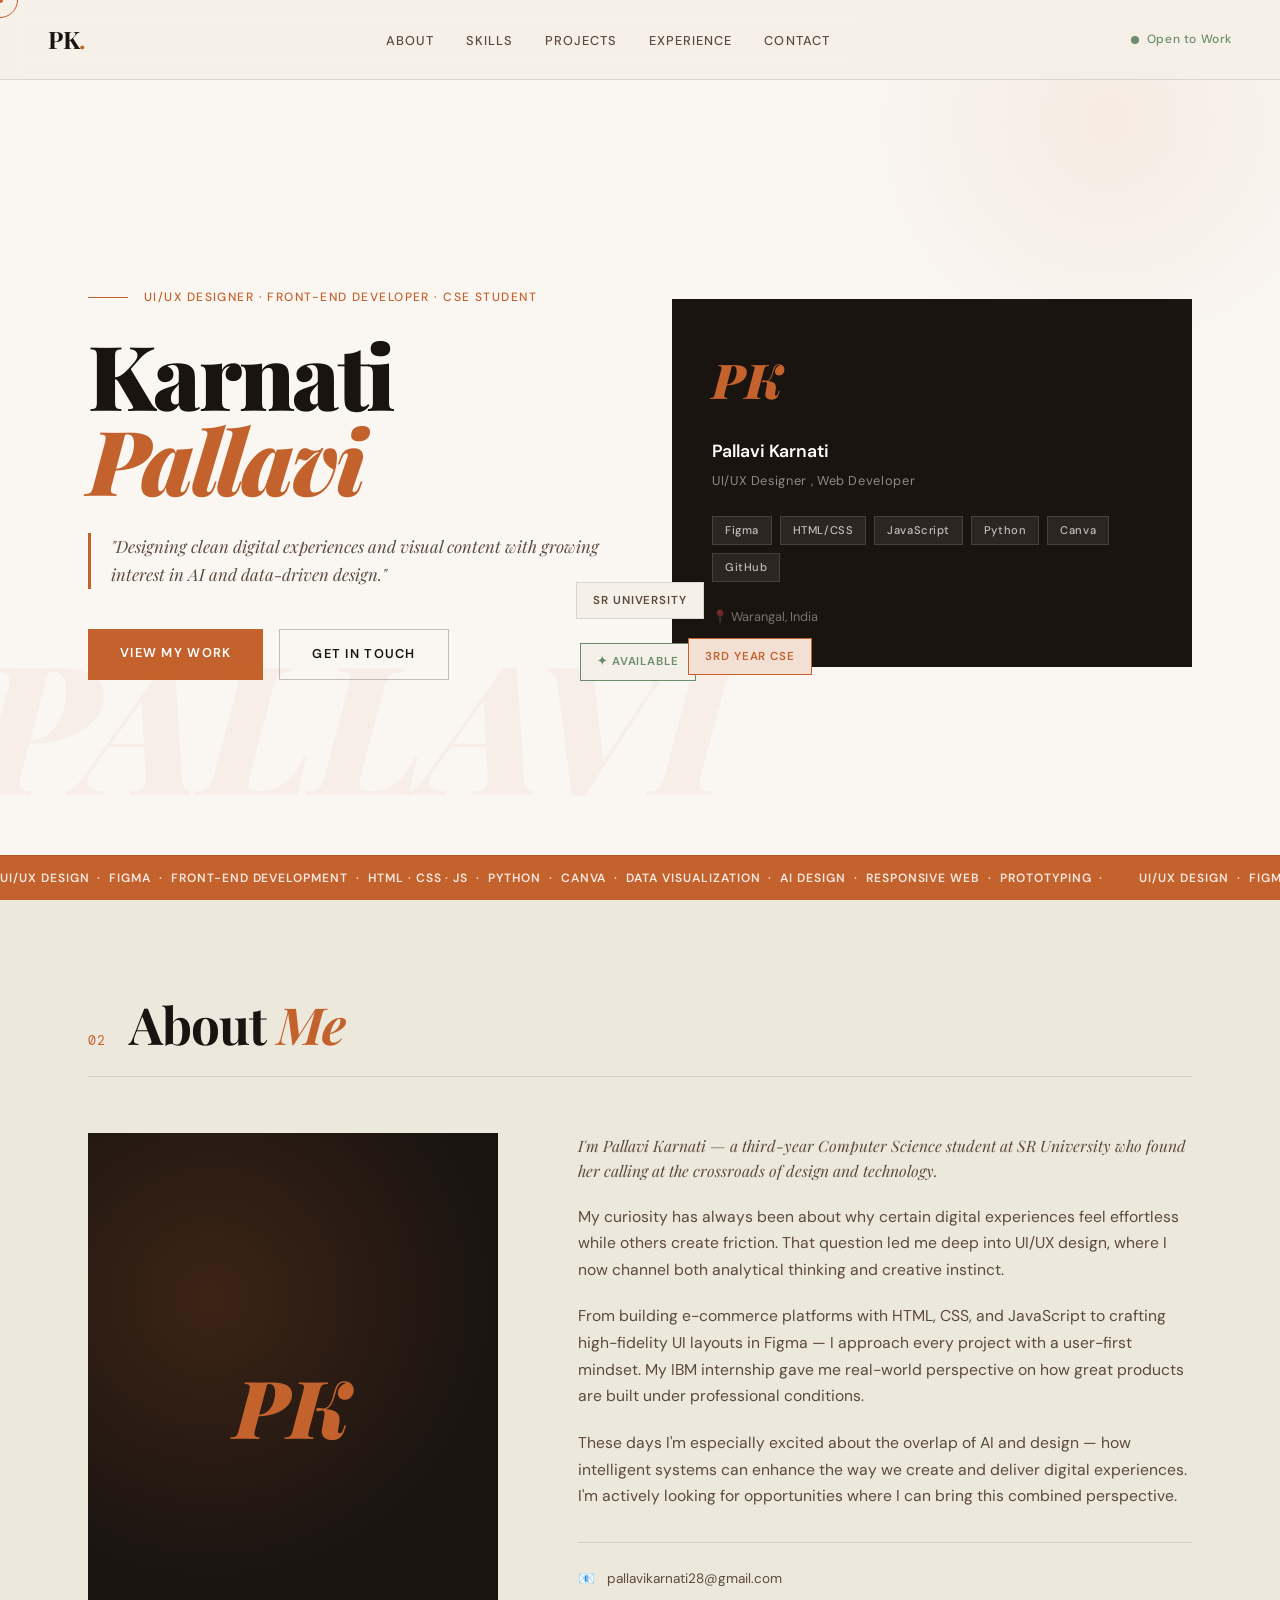
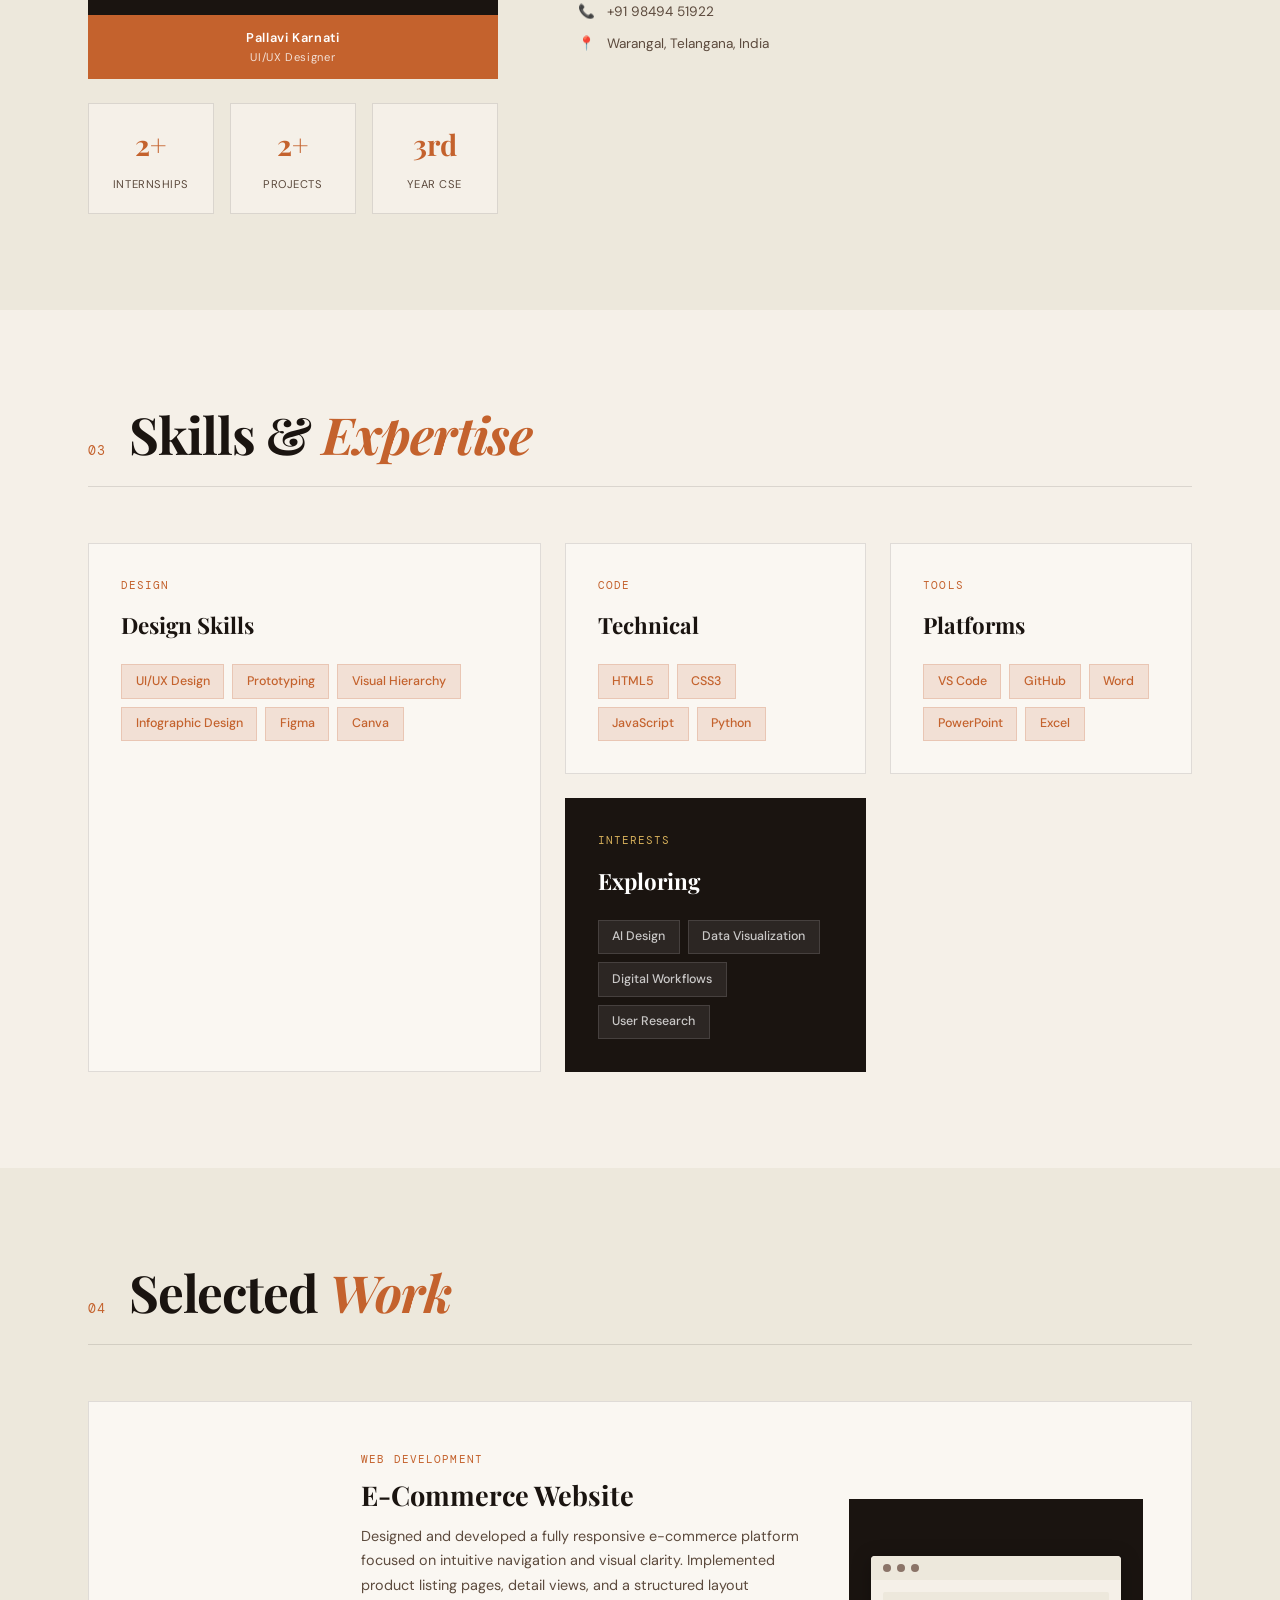
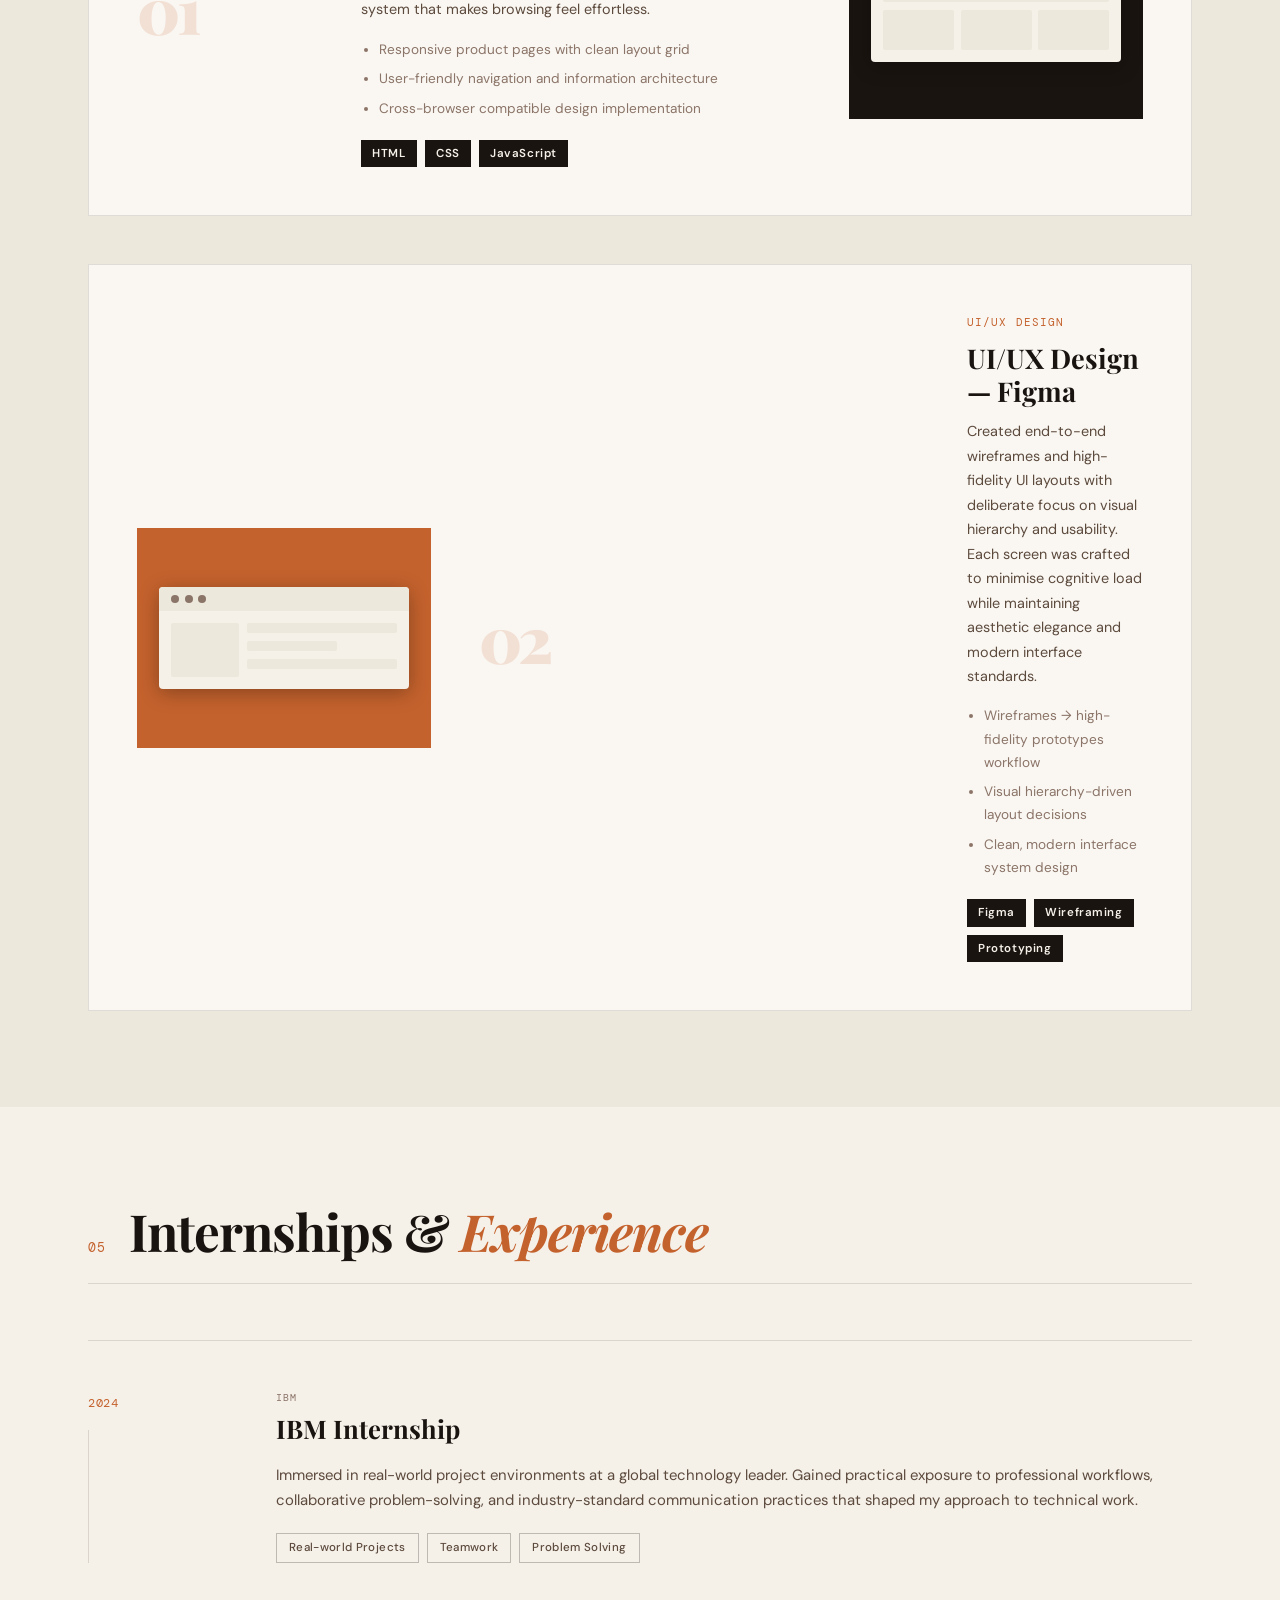
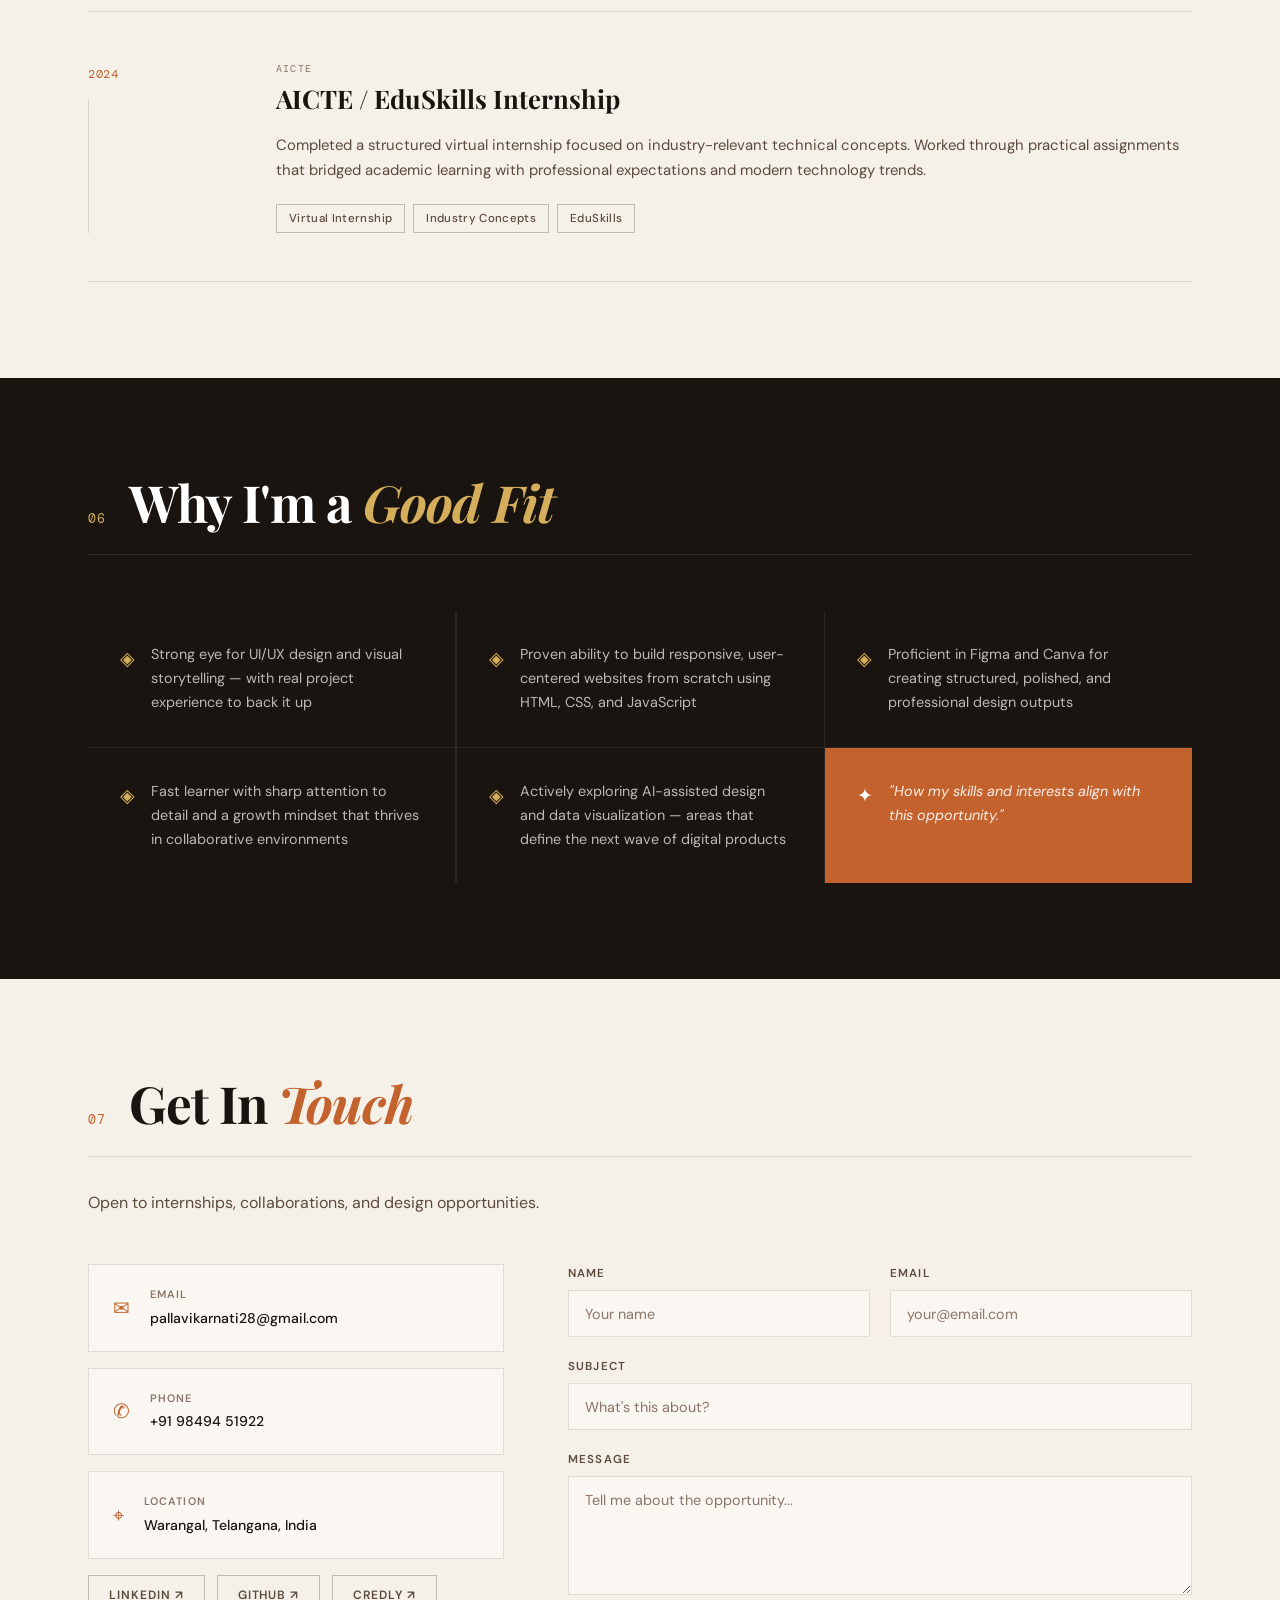
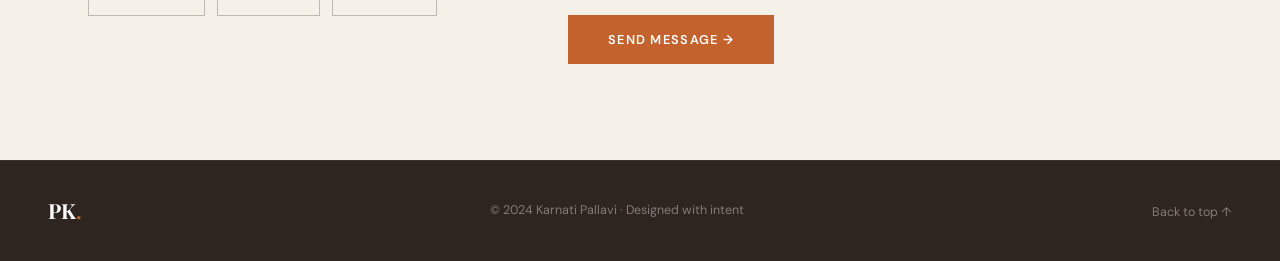
==== commit 4e9240d2: "updated changes" ====
--- a/index.html
+++ b/index.html
@@ -49,7 +49,7 @@
           <div class="hc-initials">PK</div>
           <div class="hc-info">
             <div class="hc-name">Pallavi Karnati</div>
-            <div class="hc-role">UI/UX Designer</div>
+            <div class="hc-role">UI/UX Designer , Web Developer</div>
           </div>
           <div class="hc-badges">
             <span>Figma</span>
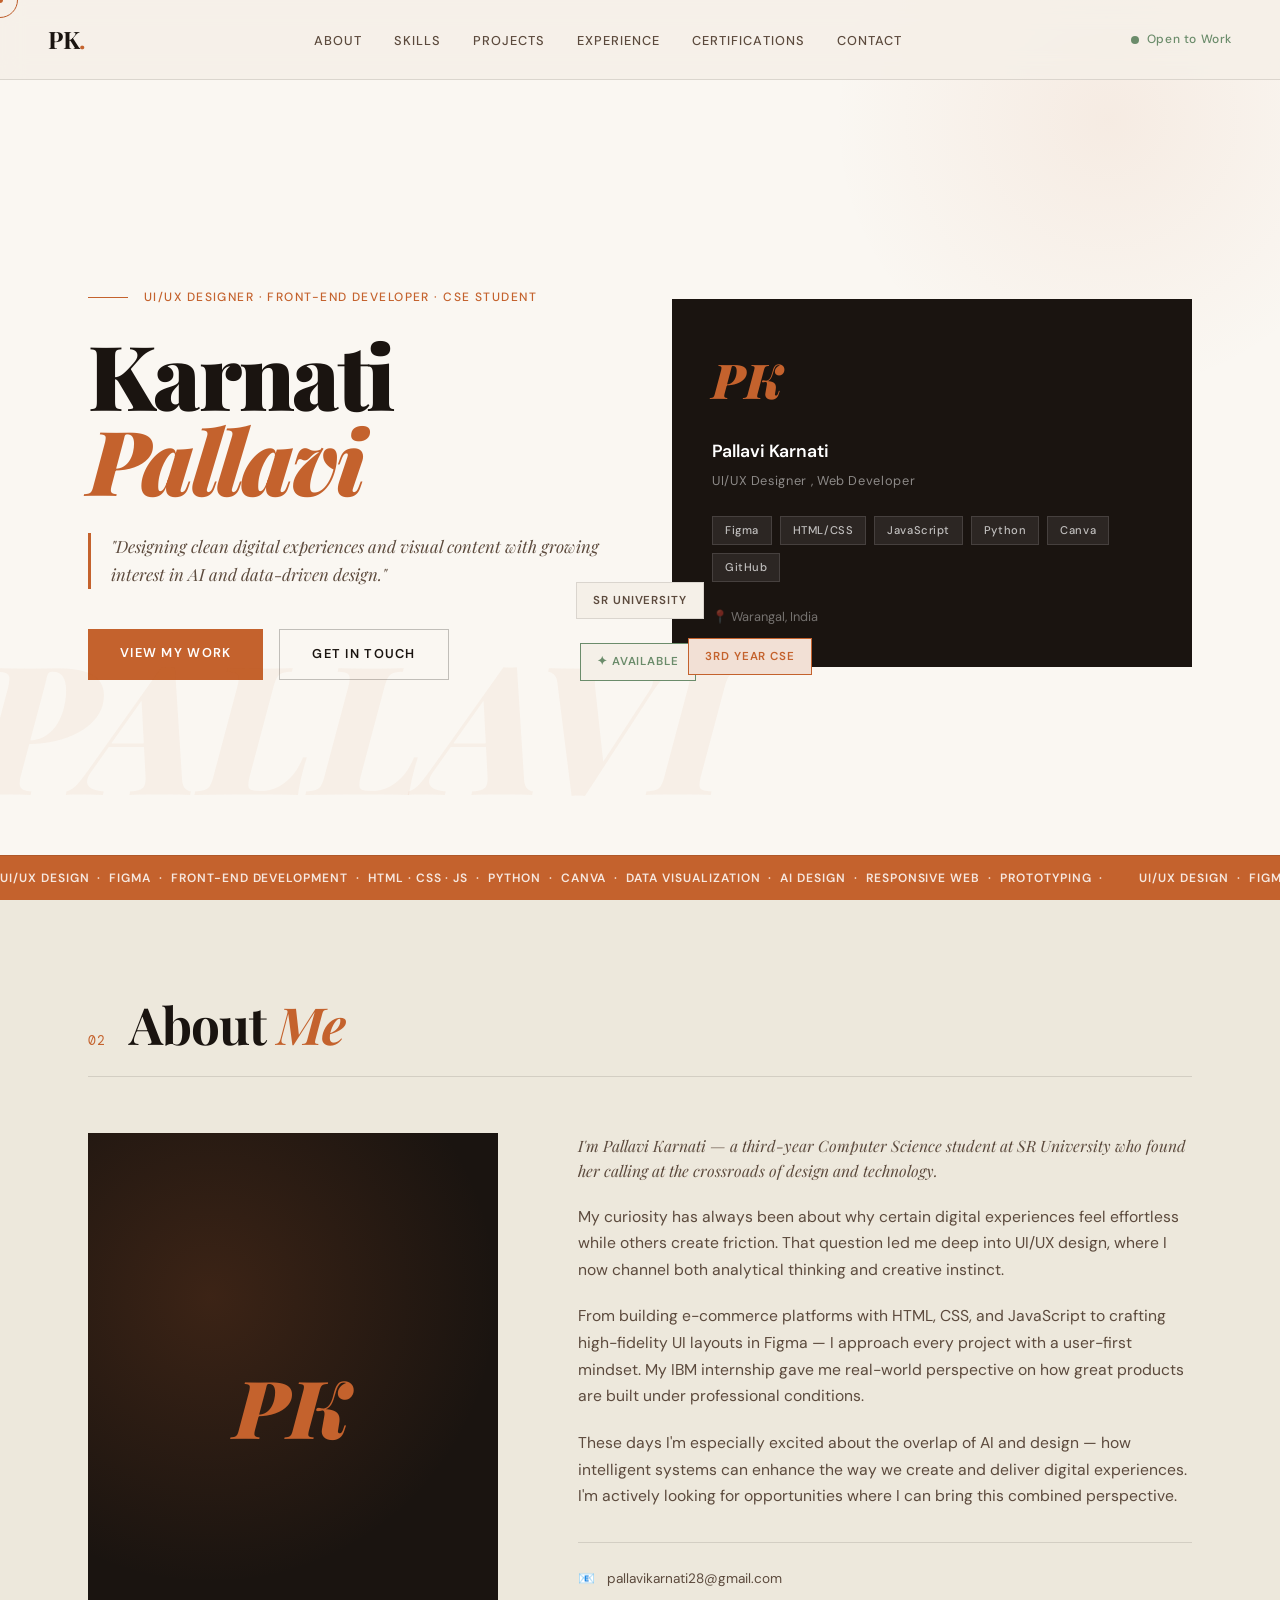
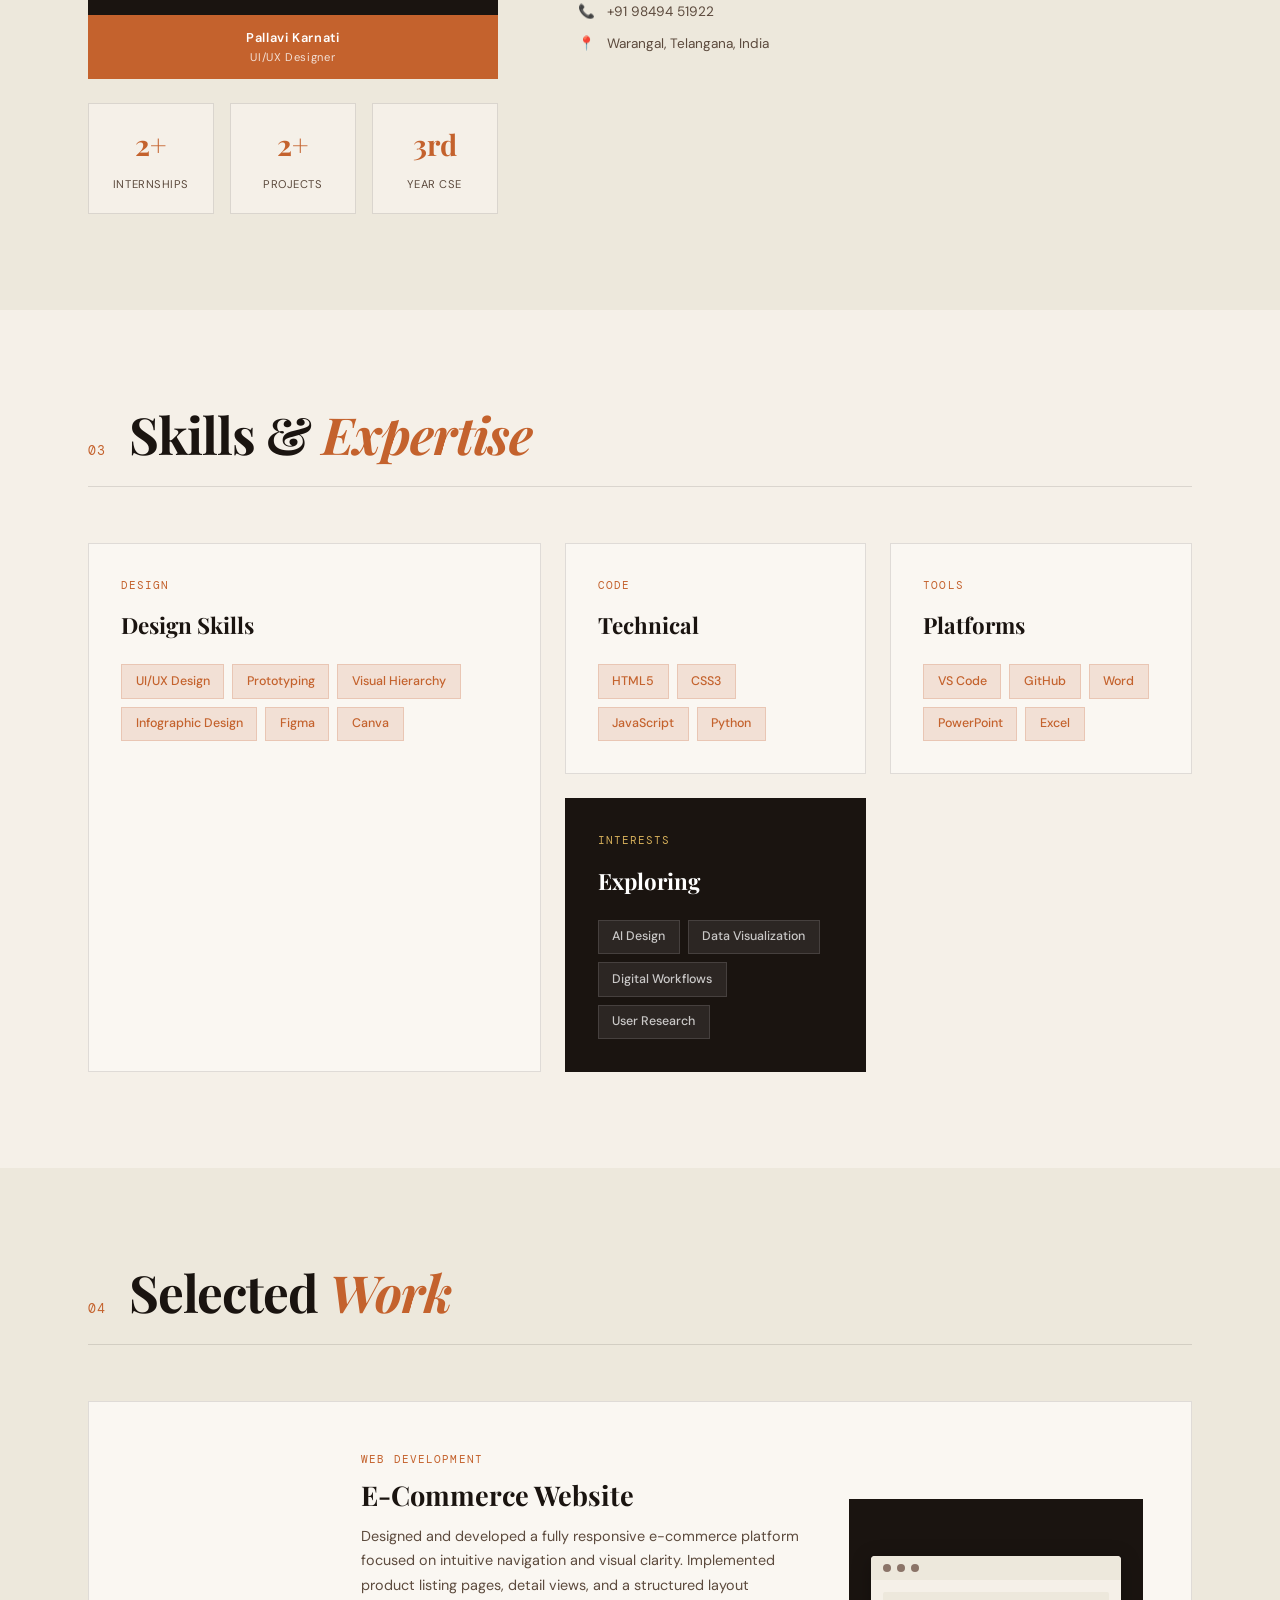
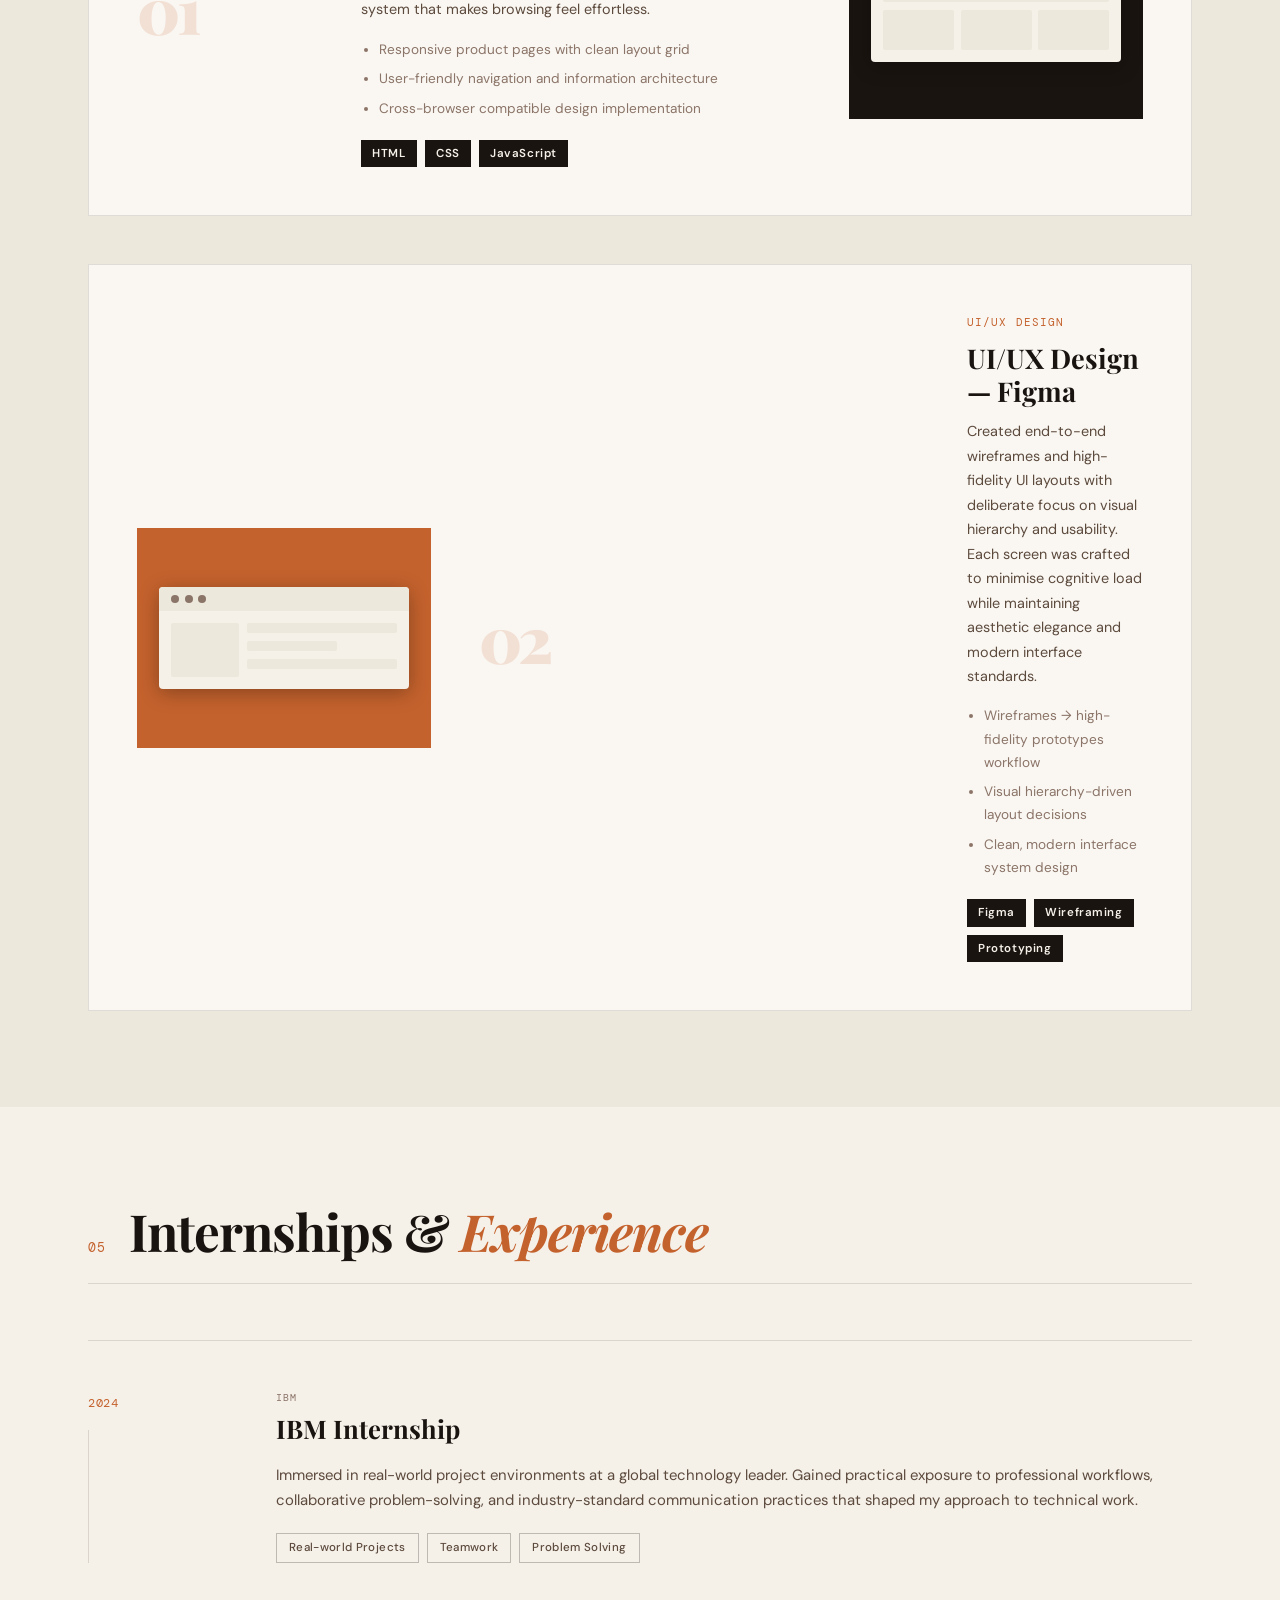
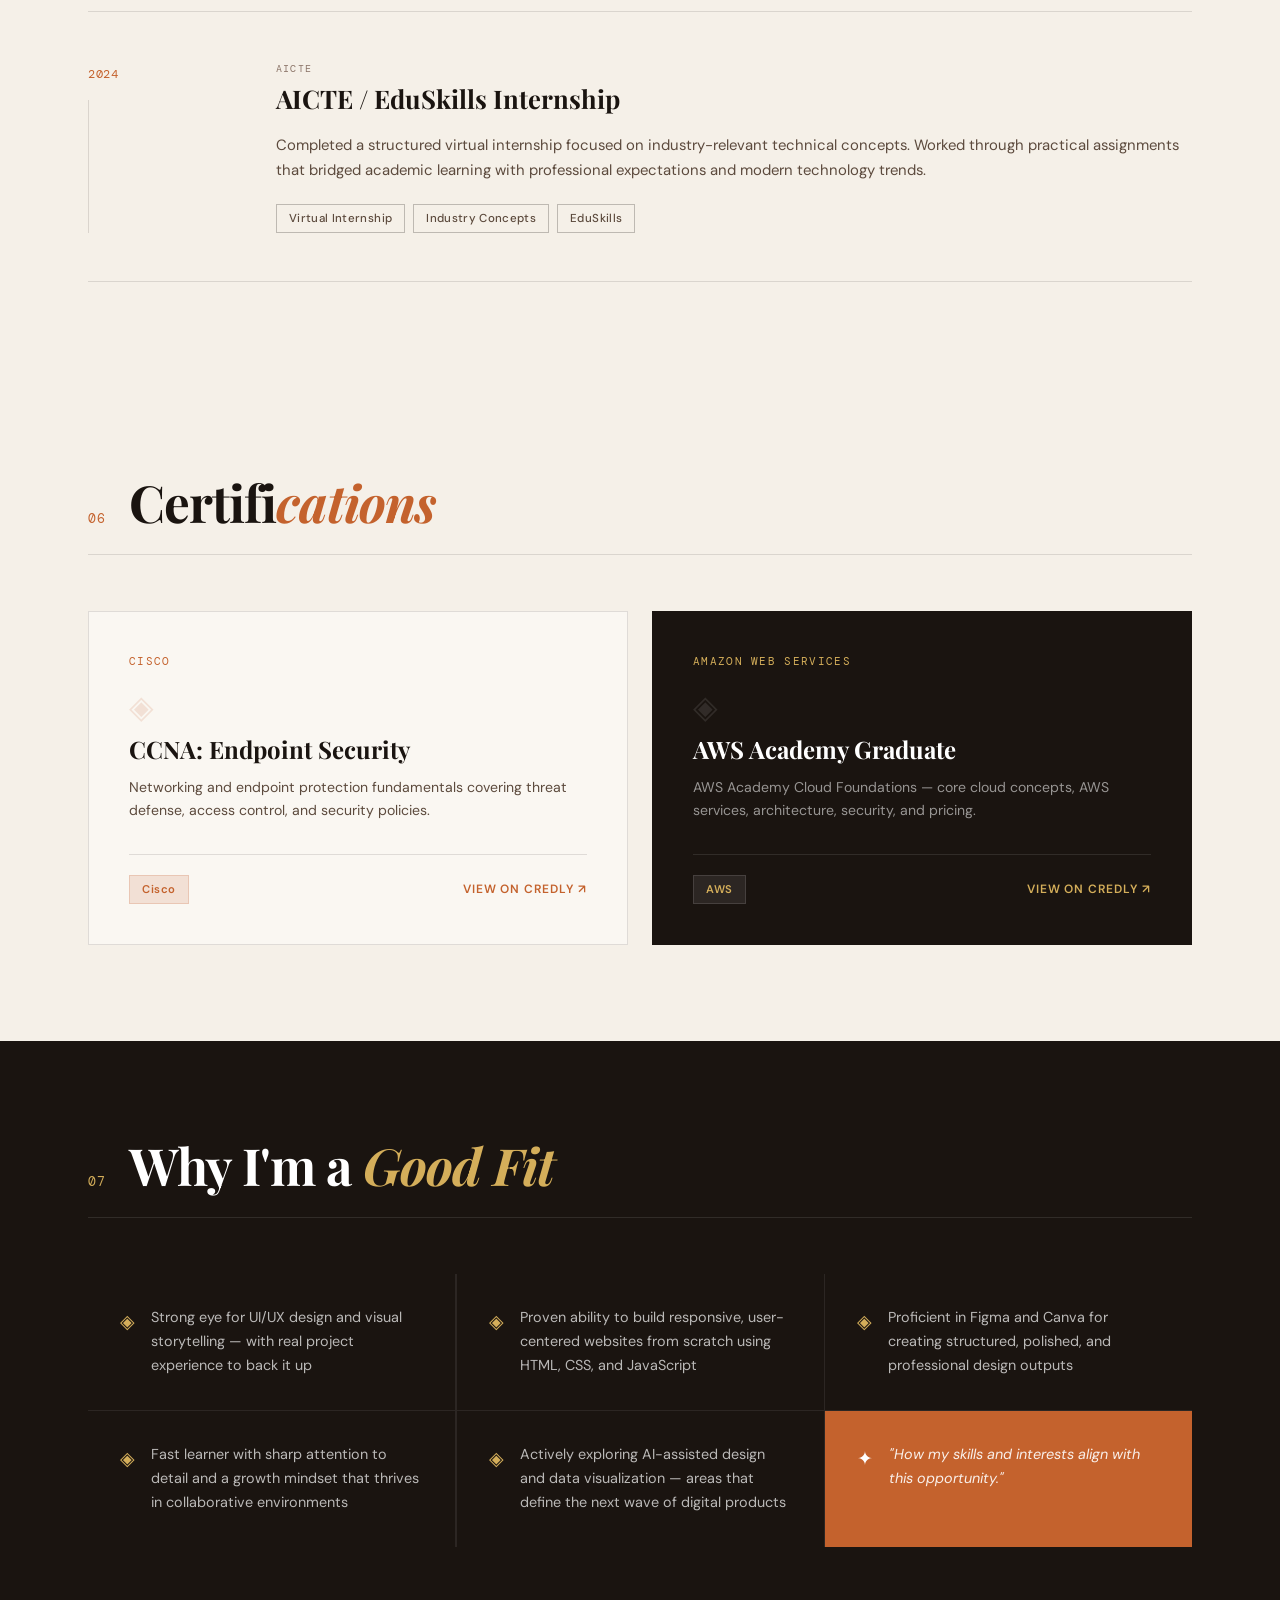
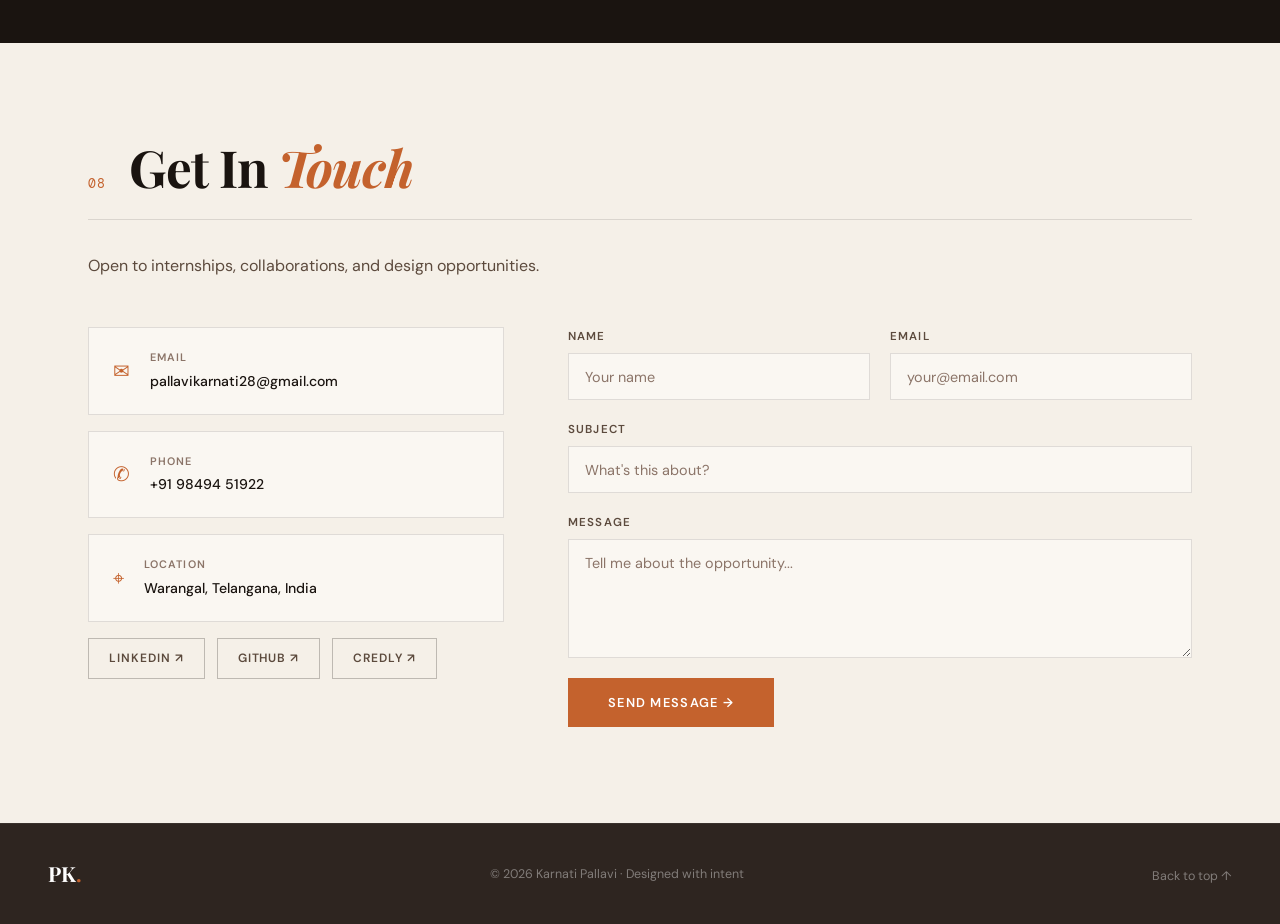
==== commit 4175f366: "Updated portfolio code" ====
--- a/index.html
+++ b/index.html
@@ -22,6 +22,7 @@
       <li><a href="#skills">Skills</a></li>
       <li><a href="#projects">Projects</a></li>
       <li><a href="#experience">Experience</a></li>
+      <li><a href="#certifications">Certifications</a></li>
       <li><a href="#contact">Contact</a></li>
     </ul>
     <div class="nav-status"><span class="pulse-dot"></span>Open to Work</div>
@@ -276,11 +277,46 @@
     </div>
   </section>
 
+  <!-- CERTIFICATIONS -->
+  <section class="certifications section" id="certifications">
+    <div class="container">
+      <div class="section-header">
+        <span class="sec-num">06</span>
+        <h2 class="sec-title">Certifi<em>cations</em></h2>
+      </div>
+      <div class="cert-grid">
+
+        <a href="https://www.credly.com/users/pallavi-karnati" target="_blank" rel="noopener" class="cert-card">
+          <div class="cert-issuer">Cisco</div>
+          <div class="cert-badge">◈</div>
+          <h3>CCNA: Endpoint Security</h3>
+          <p>Networking and endpoint protection fundamentals covering threat defense, access control, and security policies.</p>
+          <div class="cert-footer">
+            <span class="cert-tag">Cisco</span>
+            <span class="cert-link">View on Credly ↗</span>
+          </div>
+        </a>
+
+        <a href="https://www.credly.com/users/pallavi-karnati" target="_blank" rel="noopener" class="cert-card accent">
+          <div class="cert-issuer">Amazon Web Services</div>
+          <div class="cert-badge">◈</div>
+          <h3>AWS Academy Graduate</h3>
+          <p>AWS Academy Cloud Foundations — core cloud concepts, AWS services, architecture, security, and pricing.</p>
+          <div class="cert-footer">
+            <span class="cert-tag">AWS</span>
+            <span class="cert-link">View on Credly ↗</span>
+          </div>
+        </a>
+
+      </div>
+    </div>
+  </section>
+
   <!-- WHY ME -->
   <section class="whyme section">
     <div class="container">
       <div class="section-header">
-        <span class="sec-num">06</span>
+        <span class="sec-num">07</span>
         <h2 class="sec-title">Why I'm a <em>Good Fit</em></h2>
       </div>
       <div class="wm-grid">
@@ -316,7 +352,7 @@
   <section class="contact section" id="contact">
     <div class="container">
       <div class="section-header">
-        <span class="sec-num">07</span>
+        <span class="sec-num">08</span>
         <h2 class="sec-title">Get In <em>Touch</em></h2>
       </div>
       <p class="contact-sub">Open to internships, collaborations, and design opportunities.</p>
@@ -346,7 +382,7 @@
           <div class="social-row">
             <a href="https://www.linkedin.com/in/pallavi-karnati-4255ba343" target="_blank" rel="noopener" class="soc-btn" id="linkedin-link">LinkedIn ↗</a>
             <a href="https://github.com/Pallavikarnati" target="_blank" rel="noopener" class="soc-btn" id="github-link">GitHub ↗</a>
-            <a href="https://www.credly.com/users/pallavi-karnati.384075d8" target="_blank" rel="noopener" class="soc-btn" id="credly-link">Credly ↗</a>
+            <a href="https://www.credly.com/users/pallavi-karnati" target="_blank" rel="noopener" class="soc-btn" id="credly-link">Credly ↗</a>
           </div>
         </div>
         <form class="contact-form" id="contactForm" onsubmit="handleSubmit(event)">
@@ -378,7 +414,7 @@
   <footer class="footer">
     <div class="footer-inner">
       <div class="f-logo">PK<span>.</span></div>
-      <div class="f-copy">© 2024 Karnati Pallavi · Designed with intent</div>
+      <div class="f-copy">© 2026 Karnati Pallavi · Designed with intent</div>
       <div class="f-back"><a href="#hero">Back to top ↑</a></div>
     </div>
   </footer>
--- a/assets/css/style.css
+++ b/assets/css/style.css
@@ -491,6 +491,109 @@
   color: var(--ink-mid);
   letter-spacing: 0.03em;
 }
+
+/* ── CERTIFICATIONS ── */
+.cert-grid {
+  display: grid;
+  grid-template-columns: repeat(2, 1fr);
+  gap: 1.5rem;
+}
+.cert-card {
+  display: flex;
+  flex-direction: column;
+  background: var(--warm-white);
+  border: 1px solid var(--border);
+  padding: 2.5rem;
+  text-decoration: none;
+  color: inherit;
+  position: relative;
+  overflow: hidden;
+  transition: transform 0.25s ease, box-shadow 0.25s ease, border-color 0.25s ease;
+}
+.cert-card::before {
+  content: '';
+  position: absolute;
+  top: 0; left: 0; right: 0;
+  height: 3px;
+  background: var(--terracotta);
+  transform: scaleX(0);
+  transform-origin: left;
+  transition: transform 0.3s ease;
+}
+.cert-card:hover::before { transform: scaleX(1); }
+.cert-card:hover {
+  transform: translateY(-4px);
+  box-shadow: 0 16px 40px rgba(26,20,16,0.1);
+  border-color: var(--terracotta);
+}
+.cert-card.accent { background: var(--ink); border-color: var(--ink); }
+.cert-card.accent:hover { border-color: var(--gold-light); }
+.cert-card.accent::before { background: var(--gold-light); }
+.cert-issuer {
+  font-family: var(--font-mono);
+  font-size: 0.68rem;
+  letter-spacing: 0.12em;
+  text-transform: uppercase;
+  color: var(--terracotta);
+  margin-bottom: 1.25rem;
+}
+.cert-card.accent .cert-issuer { color: var(--gold-light); }
+.cert-badge {
+  font-size: 2rem;
+  color: var(--terracotta-pale);
+  margin-bottom: 0.75rem;
+  line-height: 1;
+}
+.cert-card.accent .cert-badge { color: rgba(255,255,255,0.1); }
+.cert-card h3 {
+  font-family: var(--font-serif);
+  font-size: 1.5rem;
+  font-weight: 700;
+  color: var(--ink);
+  margin-bottom: 0.75rem;
+  line-height: 1.2;
+}
+.cert-card.accent h3 { color: #fff; }
+.cert-card p {
+  font-size: 0.88rem;
+  color: var(--ink-mid);
+  line-height: 1.65;
+  flex: 1;
+  margin-bottom: 2rem;
+}
+.cert-card.accent p { color: rgba(255,255,255,0.55); }
+.cert-footer {
+  display: flex;
+  align-items: center;
+  justify-content: space-between;
+  border-top: 1px solid var(--border);
+  padding-top: 1.25rem;
+}
+.cert-card.accent .cert-footer { border-top-color: rgba(255,255,255,0.1); }
+.cert-tag {
+  font-size: 0.7rem;
+  font-weight: 600;
+  padding: 0.25rem 0.75rem;
+  background: var(--terracotta-pale);
+  color: var(--terracotta);
+  border: 1px solid rgba(196,98,45,0.2);
+  letter-spacing: 0.05em;
+}
+.cert-card.accent .cert-tag {
+  background: rgba(255,255,255,0.08);
+  color: var(--gold-light);
+  border-color: rgba(255,255,255,0.12);
+}
+.cert-link {
+  font-size: 0.75rem;
+  font-weight: 600;
+  letter-spacing: 0.08em;
+  text-transform: uppercase;
+  color: var(--terracotta);
+  transition: color 0.2s;
+}
+.cert-card.accent .cert-link { color: var(--gold-light); }
+.cert-card:hover .cert-link { text-decoration: underline; }
 
 /* ── WHY ME ── */
 .whyme { background: var(--ink); }
@@ -621,6 +724,7 @@
   .container { padding: 0 1.5rem; }
   .section { padding: 4rem 0; }
   .exp-item { grid-template-columns: 80px 1fr; gap: 1.5rem; }
+  .cert-grid { grid-template-columns: 1fr; }
 }
 @media (max-width: 600px) {
   .skills-bento { grid-template-columns: 1fr; }
@@ -628,4 +732,5 @@
   .cf-row { grid-template-columns: 1fr; }
   .hero-name { font-size: clamp(3rem, 12vw, 5rem); }
   .footer-inner { flex-direction: column; gap: 0.75rem; text-align: center; }
-}
+  .cert-grid { grid-template-columns: 1fr; }
+}
